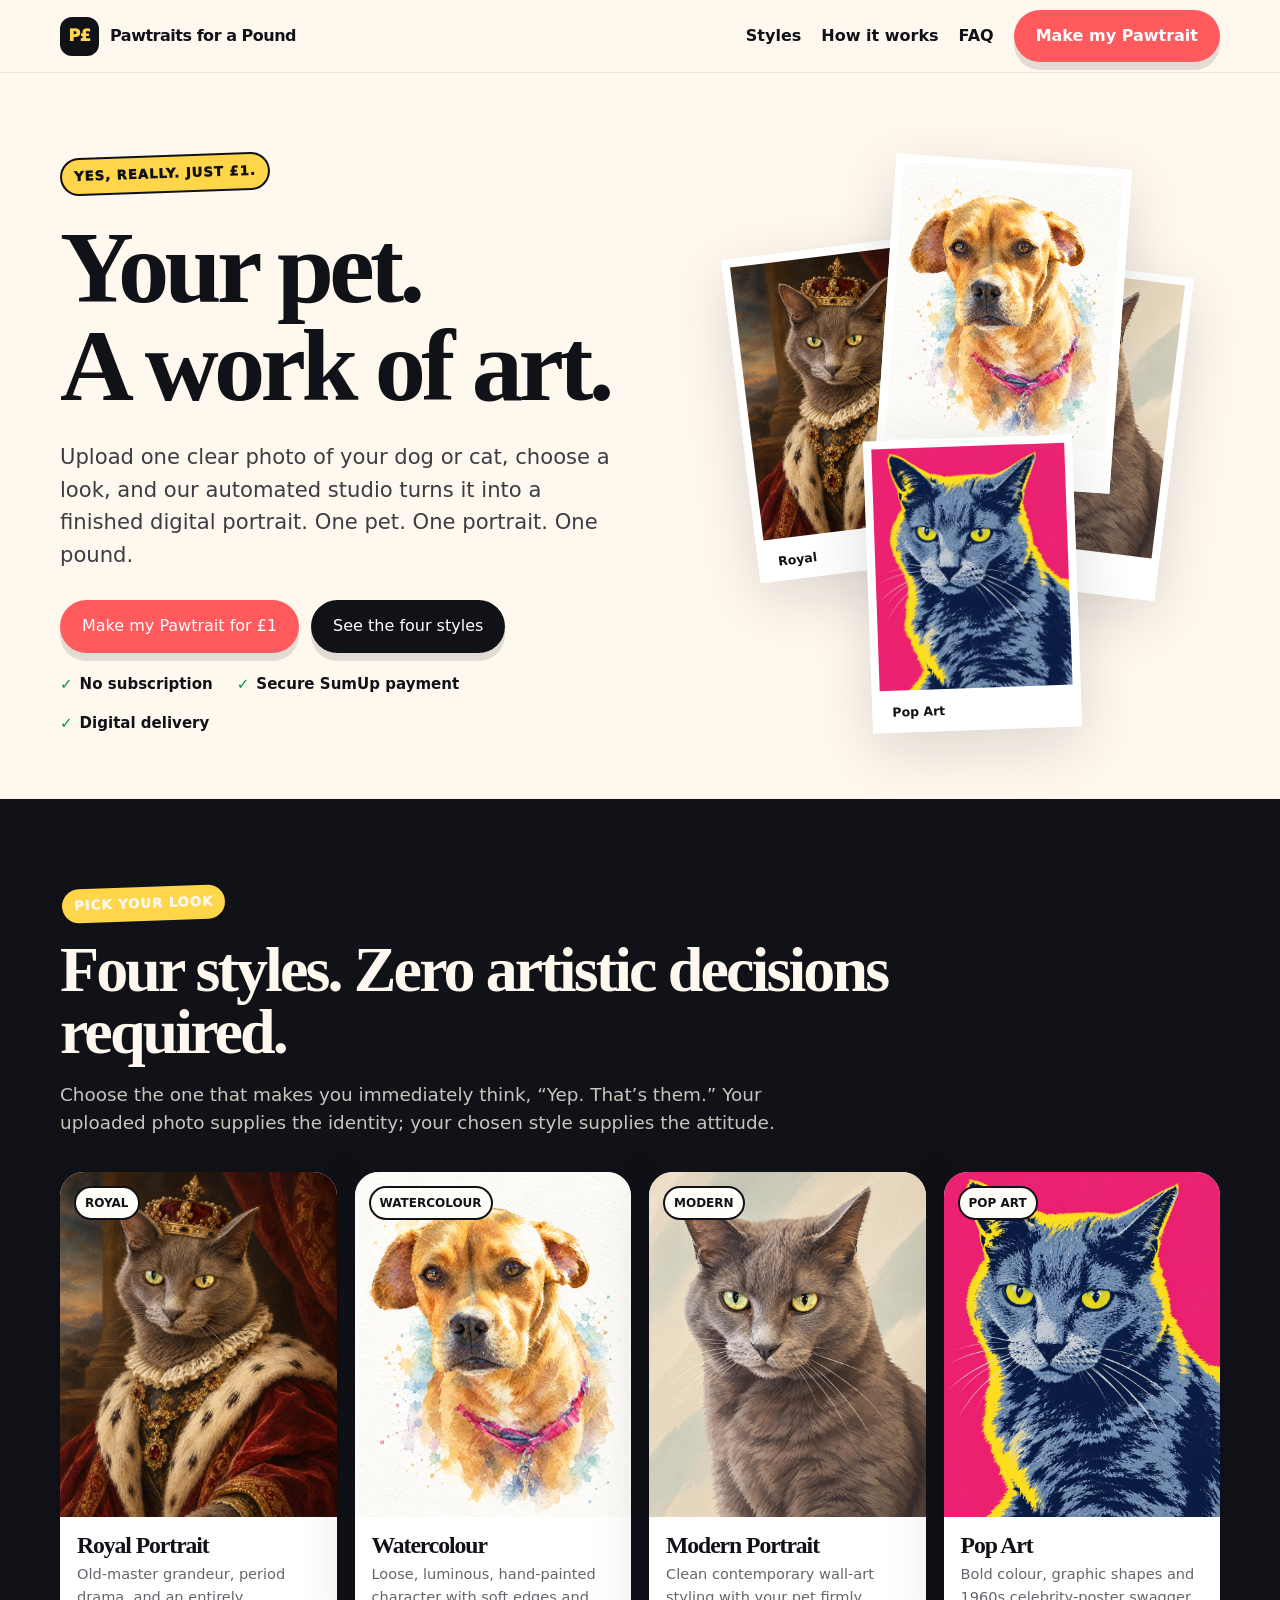
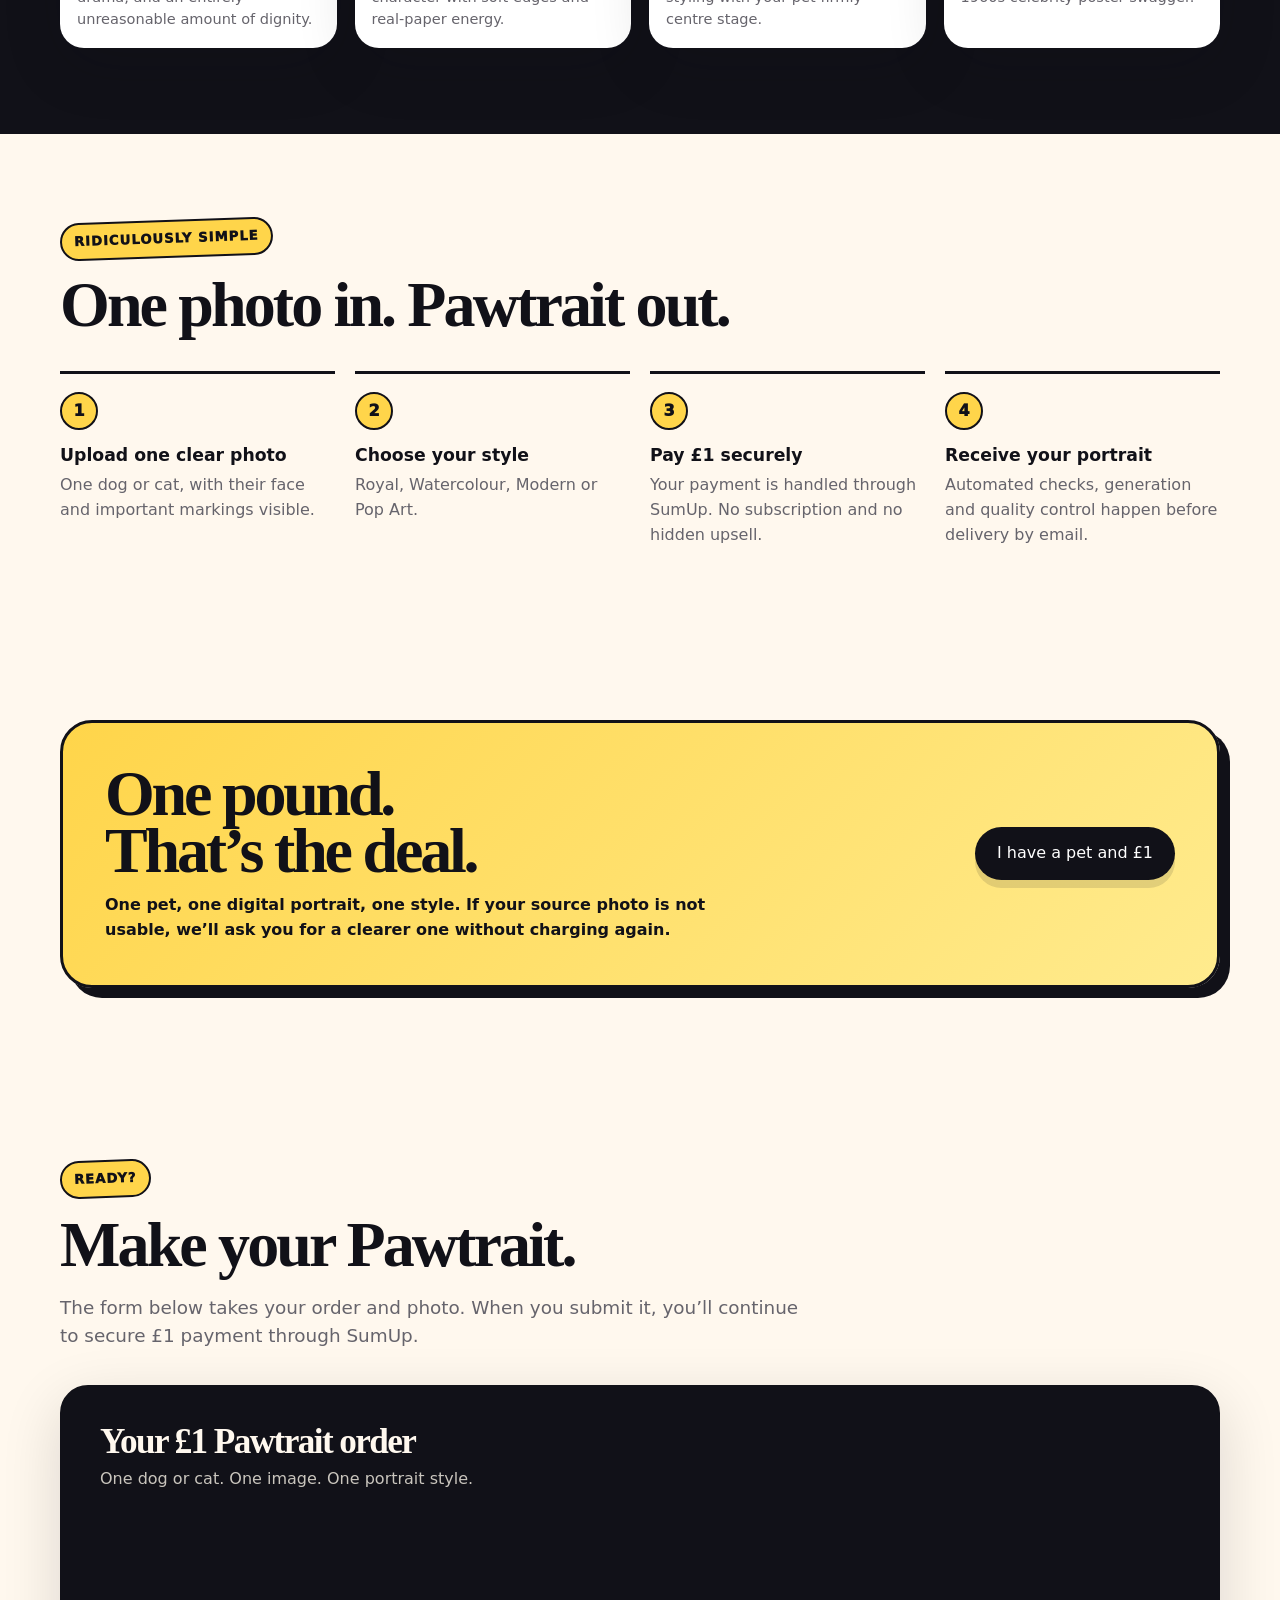
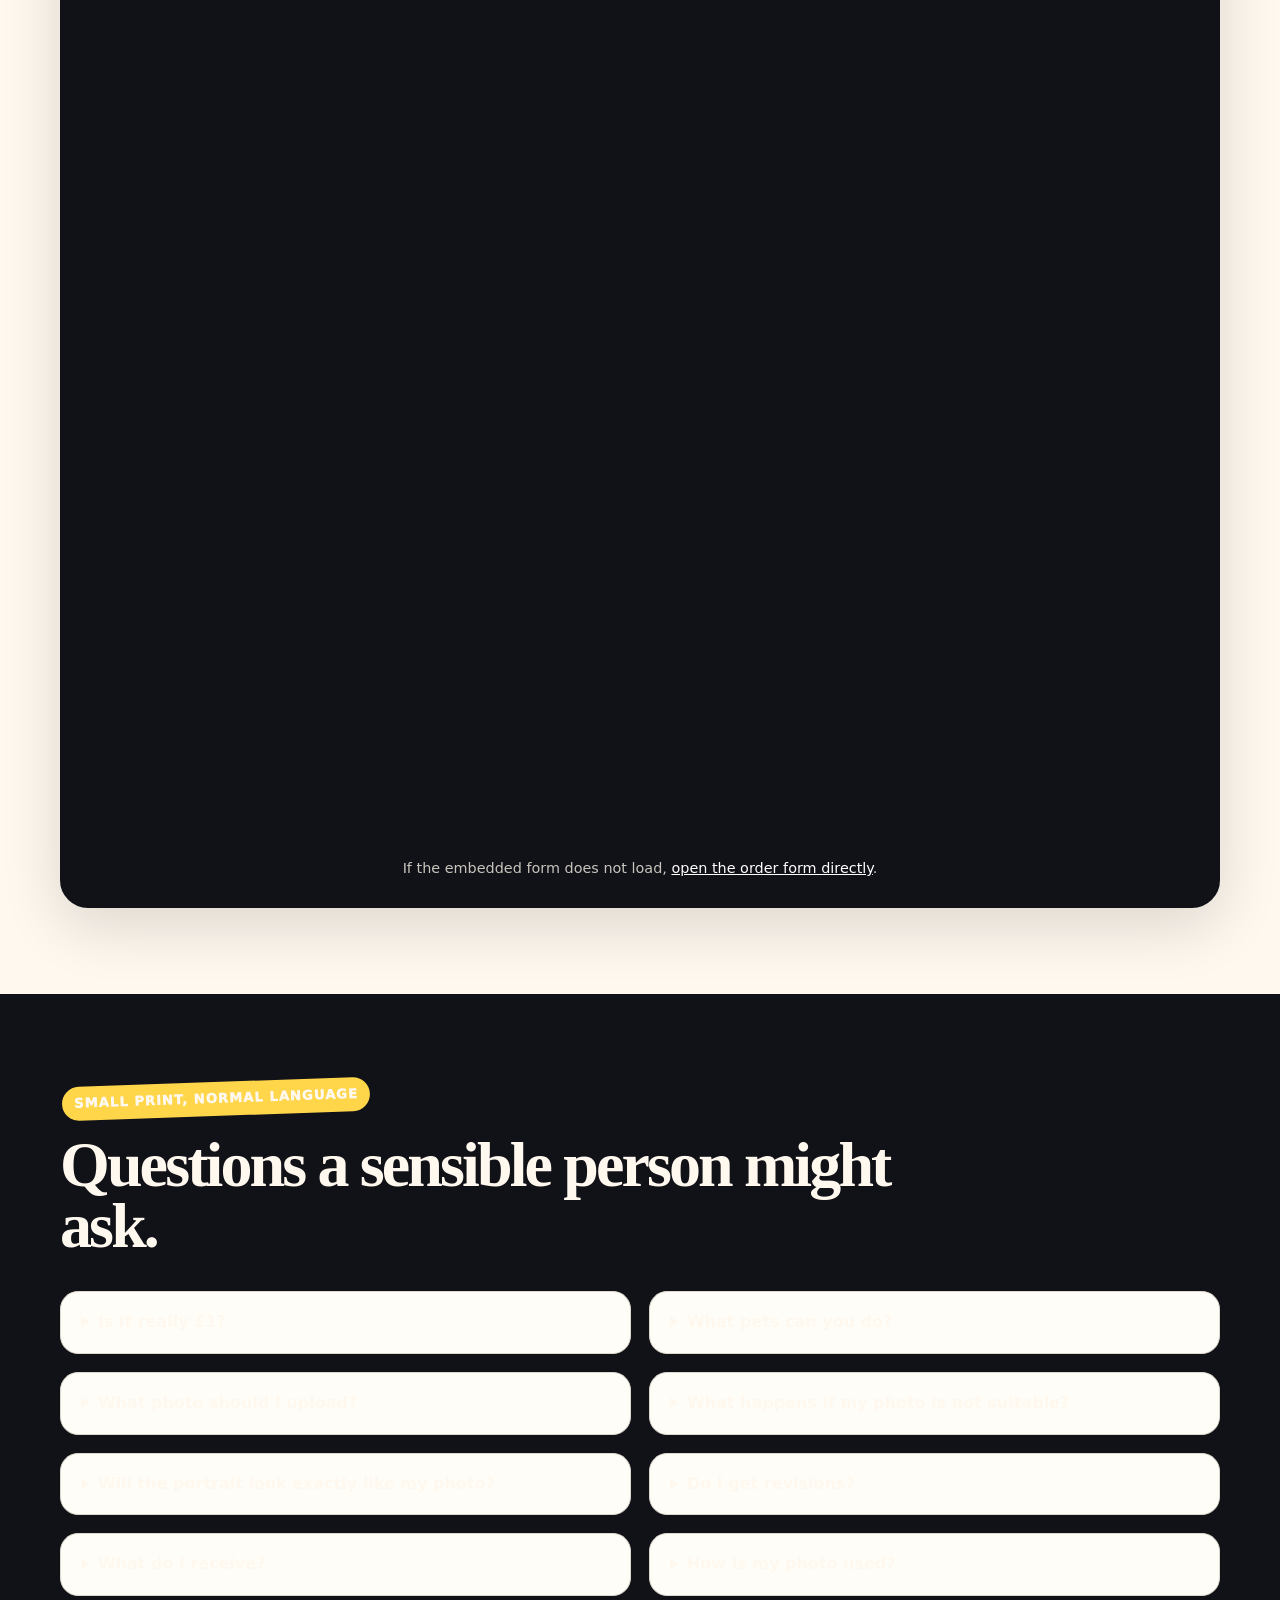
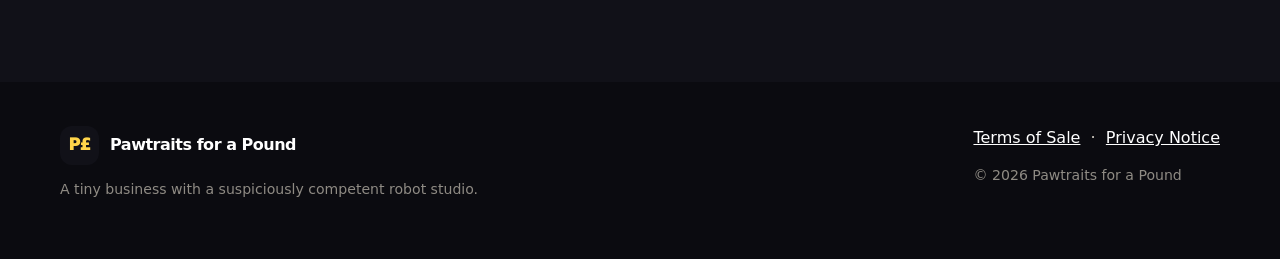
==== index.html @ 7b81464e "Initial Pawtraits production site" ====
<!doctype html>
<html lang="en-GB">
<head>
<meta charset="utf-8"><meta name="viewport" content="width=device-width,initial-scale=1">
<title>Pawtraits for a Pound | Your pet. A work of art. Just £1.</title>
<meta name="description" content="Turn one photo of your dog or cat into a finished digital pet portrait for just £1. Choose Royal, Watercolour, Modern or Pop Art.">
<link rel="canonical" href="https://pawtraitsforapound.co.uk/">
<meta property="og:type" content="website"><meta property="og:title" content="Pawtraits for a Pound"><meta property="og:description" content="Your pet. A work of art. Just £1."><meta property="og:url" content="https://pawtraitsforapound.co.uk/"><meta property="og:image" content="https://pawtraitsforapound.co.uk/assets/og.jpg">
<meta name="twitter:card" content="summary_large_image"><meta name="theme-color" content="#111118">
<link rel="icon" href="/assets/favicon.svg" type="image/svg+xml"><link rel="stylesheet" href="/styles.css">
<script type="application/ld+json">{"@context":"https://schema.org","@type":"Product","name":"Pawtrait for a Pound","description":"One AI-generated digital pet portrait from one uploaded dog or cat photo.","image":["https://pawtraitsforapound.co.uk/assets/styles/royal.jpg","https://pawtraitsforapound.co.uk/assets/styles/watercolour.jpg","https://pawtraitsforapound.co.uk/assets/styles/modern.jpg","https://pawtraitsforapound.co.uk/assets/styles/pop-art.jpg"],"offers":{"@type":"Offer","priceCurrency":"GBP","price":"1.00","availability":"https://schema.org/InStock","url":"https://pawtraitsforapound.co.uk/#order"}}</script>
</head>
<body>
<a class="skip" href="#main">Skip to content</a>
<header class="site-header"><div class="wrap nav"><a class="brand" href="/"><span class="brand-mark">P£</span><span>Pawtraits for a Pound</span></a><nav class="nav-links" aria-label="Main navigation"><a href="#styles">Styles</a><a href="#how">How it works</a><a href="#faq">FAQ</a><a class="btn" href="#order">Make my Pawtrait</a></nav></div></header>
<main id="main">
<section class="hero"><div class="wrap hero-grid"><div><span class="eyebrow">Yes, really. Just £1.</span><h1>Your pet.<br>A work of art.</h1><p>Upload one clear photo of your dog or cat, choose a look, and our automated studio turns it into a finished digital portrait. One pet. One portrait. One pound.</p><div class="hero-actions"><a class="btn" href="#order">Make my Pawtrait for £1</a><a class="btn dark" href="#styles">See the four styles</a></div><div class="trust-row"><span>No subscription</span><span>Secure SumUp payment</span><span>Digital delivery</span></div></div><div class="art-stack" aria-label="Example Pawtrait styles"><figure class="art-card"><img src="/assets/styles/royal.jpg" alt="Royal Portrait example"><figcaption class="art-label">Royal</figcaption></figure><figure class="art-card"><img src="/assets/styles/watercolour.jpg" alt="Watercolour Portrait example"><figcaption class="art-label">Watercolour</figcaption></figure><figure class="art-card"><img src="/assets/styles/modern.jpg" alt="Modern Portrait example"><figcaption class="art-label">Modern</figcaption></figure><figure class="art-card"><img src="/assets/styles/pop-art.jpg" alt="Pop Art Portrait example"><figcaption class="art-label">Pop Art</figcaption></figure></div></div></section>
<section id="styles" class="section dark"><div class="wrap"><span class="eyebrow">Pick your look</span><h2 class="section-title">Four styles. Zero artistic decisions required.</h2><p class="lede">Choose the one that makes you immediately think, “Yep. That’s them.” Your uploaded photo supplies the identity; your chosen style supplies the attitude.</p><div class="style-grid"><article class="style-card"><span class="badge">ROYAL</span><img src="/assets/styles/royal.jpg" alt="Cat rendered as a classical aristocratic Royal Portrait" loading="lazy"><div class="style-copy"><h3>Royal Portrait</h3><p>Old-master grandeur, period drama, and an entirely unreasonable amount of dignity.</p></div></article><article class="style-card"><span class="badge">WATERCOLOUR</span><img src="/assets/styles/watercolour.jpg" alt="Dog painted in loose transparent watercolour" loading="lazy"><div class="style-copy"><h3>Watercolour</h3><p>Loose, luminous, hand-painted character with soft edges and real-paper energy.</p></div></article><article class="style-card"><span class="badge">MODERN</span><img src="/assets/styles/modern.jpg" alt="Cat rendered as a contemporary Modern Portrait" loading="lazy"><div class="style-copy"><h3>Modern Portrait</h3><p>Clean contemporary wall-art styling with your pet firmly centre stage.</p></div></article><article class="style-card"><span class="badge">POP ART</span><img src="/assets/styles/pop-art.jpg" alt="Cat rendered in bold 1960s Pop Art style" loading="lazy"><div class="style-copy"><h3>Pop Art</h3><p>Bold colour, graphic shapes and 1960s celebrity-poster swagger.</p></div></article></div></div></section>
<section id="how" class="section"><div class="wrap"><span class="eyebrow">Ridiculously simple</span><h2 class="section-title">One photo in. Pawtrait out.</h2><div class="steps"><div class="step"><span class="step-num">1</span><h3>Upload one clear photo</h3><p>One dog or cat, with their face and important markings visible.</p></div><div class="step"><span class="step-num">2</span><h3>Choose your style</h3><p>Royal, Watercolour, Modern or Pop Art.</p></div><div class="step"><span class="step-num">3</span><h3>Pay £1 securely</h3><p>Your payment is handled through SumUp. No subscription and no hidden upsell.</p></div><div class="step"><span class="step-num">4</span><h3>Receive your portrait</h3><p>Automated checks, generation and quality control happen before delivery by email.</p></div></div></div></section>
<section class="section"><div class="wrap"><div class="deal"><div><strong>One pound.<br>That’s the deal.</strong><p>One pet, one digital portrait, one style. If your source photo is not usable, we’ll ask you for a clearer one without charging again.</p></div><a class="btn dark" href="#order">I have a pet and £1</a></div></div></section>
<section id="order" class="section"><div class="wrap"><span class="eyebrow">Ready?</span><h2 class="section-title">Make your Pawtrait.</h2><p class="lede">The form below takes your order and photo. When you submit it, you’ll continue to secure £1 payment through SumUp.</p><div class="order-shell"><div class="order-head"><h3>Your £1 Pawtrait order</h3><p>One dog or cat. One image. One portrait style.</p></div><iframe class="tally-frame" data-tally-src="https://tally.so/embed/yPOqYW?alignLeft=1&hideTitle=1&transparentBackground=1&dynamicHeight=1" loading="lazy" title="Pawtrait for a Pound order form"></iframe><div class="fallback">If the embedded form does not load, <a href="https://tally.so/r/yPOqYW" target="_blank" rel="noopener">open the order form directly</a>.</div></div></div></section>
<section id="faq" class="section dark"><div class="wrap"><span class="eyebrow">Small print, normal language</span><h2 class="section-title">Questions a sensible person might ask.</h2><div class="faq"><details><summary>Is it really £1?</summary><p>Yes. One Pawtrait order costs £1. There is no subscription.</p></details><details><summary>What pets can you do?</summary><p>The launch version is for one dog or one cat per order.</p></details><details><summary>What photo should I upload?</summary><p>A clear, well-lit JPG or PNG showing one pet, with the face and important markings visible. Avoid people, multiple pets and heavy filters.</p></details><details><summary>What happens if my photo is not suitable?</summary><p>Our automated photo check stops before portrait generation. We’ll email you a replacement-photo link and your order continues without another charge.</p></details><details><summary>Will the portrait look exactly like my photo?</summary><p>It should remain recognisably your pet, but it is AI-generated artwork and each style deliberately interprets the source image.</p></details><details><summary>Do I get revisions?</summary><p>Routine artistic revisions are not included in the £1 product. If something genuinely fails in generation or fulfilment, we’ll handle that appropriately.</p></details><details><summary>What do I receive?</summary><p>A finished 4:5 digital JPEG, currently generated at 1600 × 2000 pixels and delivered by email.</p></details><details><summary>How is my photo used?</summary><p>It is processed to assess suitability, generate your portrait and quality-check the result. See our <a href="/privacy/">Privacy Notice</a> for the details.</p></details></div></div></section>
</main>
<footer><div class="wrap foot"><div><a class="brand" href="/"><span class="brand-mark">P£</span><span>Pawtraits for a Pound</span></a><p class="small">A tiny business with a suspiciously competent robot studio.</p></div><div><a href="/terms/">Terms of Sale</a> &nbsp;·&nbsp; <a href="/privacy/">Privacy Notice</a><p class="small">© 2026 Pawtraits for a Pound</p></div></div></footer>
<a class="mobile-cta" href="#order">Make my Pawtrait · £1</a>
<script src="https://tally.so/widgets/embed.js" defer></script>
</body></html>
---- styles.css ----
:root{--ink:#111118;--paper:#fff8ee;--paper2:#fffdf8;--coral:#ff5b5f;--sun:#ffd54a;--lav:#a98bff;--teal:#2ec4b6;--muted:#66646c;--line:#ded8cc;--shadow:0 18px 60px rgba(17,17,24,.14)}
*{box-sizing:border-box}html{scroll-behavior:smooth}body{margin:0;background:var(--paper);color:var(--ink);font-family:Inter,ui-sans-serif,system-ui,-apple-system,BlinkMacSystemFont,"Segoe UI",sans-serif;line-height:1.55}img{max-width:100%;display:block}a{color:inherit}button,a.btn{font:inherit}.wrap{width:min(1160px,calc(100% - 36px));margin:auto}.site-header{position:sticky;top:0;z-index:20;background:rgba(255,248,238,.91);backdrop-filter:blur(16px);border-bottom:1px solid rgba(17,17,24,.08)}.nav{height:72px;display:flex;align-items:center;justify-content:space-between;gap:20px}.brand{display:flex;align-items:center;gap:11px;text-decoration:none;font-weight:900;letter-spacing:-.03em}.brand-mark{width:39px;height:39px;border-radius:12px;background:var(--ink);display:grid;place-items:center;color:var(--sun);font-weight:1000}.nav-links{display:flex;align-items:center;gap:20px;font-weight:700}.nav-links a{text-decoration:none}.btn{display:inline-flex;align-items:center;justify-content:center;gap:8px;border:0;border-radius:999px;background:var(--coral);color:white;text-decoration:none;font-weight:900;padding:14px 22px;box-shadow:0 8px 0 rgba(17,17,24,.12);transition:.18s transform,.18s box-shadow}.btn:hover{transform:translateY(-2px);box-shadow:0 10px 0 rgba(17,17,24,.12)}.btn.dark{background:var(--ink)}.hero{padding:72px 0 54px;overflow:hidden}.hero-grid{display:grid;grid-template-columns:1.03fr .97fr;align-items:center;gap:54px}.eyebrow{display:inline-flex;background:var(--sun);border:2px solid var(--ink);border-radius:999px;padding:7px 12px;font-weight:1000;text-transform:uppercase;font-size:.82rem;letter-spacing:.08em;transform:rotate(-2deg)}h1,h2,h3{font-family:ui-serif,Georgia,Cambria,"Times New Roman",serif;line-height:.96;letter-spacing:-.045em;margin:.25em 0}h1{font-size:clamp(3.6rem,8vw,7.4rem);max-width:760px}.hero p{font-size:clamp(1.08rem,2vw,1.32rem);max-width:680px;color:#3e3c43}.hero-actions{display:flex;gap:12px;align-items:center;flex-wrap:wrap;margin:28px 0 20px}.trust-row{display:flex;gap:16px 24px;flex-wrap:wrap;font-weight:800;font-size:.94rem}.trust-row span:before{content:"✓";margin-right:7px;color:#0b8f5a}.art-stack{position:relative;min-height:600px}.art-card{position:absolute;width:44%;border:8px solid white;border-bottom-width:42px;box-shadow:var(--shadow);background:white}.art-card img{aspect-ratio:4/5;object-fit:cover}.art-card:nth-child(1){left:3%;top:14%;transform:rotate(-7deg)}.art-card:nth-child(2){left:30%;top:0;transform:rotate(4deg);z-index:2}.art-card:nth-child(3){right:1%;top:17%;transform:rotate(7deg)}.art-card:nth-child(4){left:27%;bottom:0;transform:rotate(-2deg);z-index:3;width:39%}.art-label{position:absolute;left:12px;bottom:-32px;font-size:.78rem;font-weight:900}.section{padding:86px 0}.section.dark{background:var(--ink);color:var(--paper)}.section-title{font-size:clamp(2.8rem,5vw,5rem);max-width:850px}.lede{font-size:1.15rem;max-width:760px;color:var(--muted)}.dark .lede{color:#c9c5bd}.style-grid{display:grid;grid-template-columns:repeat(4,1fr);gap:18px;margin-top:34px}.style-card{position:relative;border-radius:24px;overflow:hidden;background:white;color:var(--ink);box-shadow:var(--shadow);transition:.2s transform}.style-card:hover{transform:translateY(-5px)}.style-card img{aspect-ratio:4/5;object-fit:cover}.style-copy{padding:17px}.style-copy h3{font-size:1.48rem;margin:0 0 6px}.style-copy p{font-size:.91rem;color:var(--muted);margin:0}.badge{position:absolute;top:14px;left:14px;background:var(--paper2);border:2px solid var(--ink);padding:6px 9px;border-radius:999px;font-weight:900;font-size:.75rem}.steps{display:grid;grid-template-columns:repeat(4,1fr);gap:20px;margin-top:36px}.step{border-top:3px solid var(--ink);padding-top:18px}.step-num{display:inline-grid;place-items:center;width:38px;height:38px;border-radius:50%;background:var(--sun);font-weight:1000;border:2px solid var(--ink)}.step h3{font-family:inherit;font-size:1.08rem;letter-spacing:0;line-height:1.2;margin:15px 0 7px}.step p{color:var(--muted);margin:0}.deal{background:linear-gradient(135deg,var(--sun),#ffeb8e);border:3px solid var(--ink);border-radius:32px;padding:42px;display:grid;grid-template-columns:1fr auto;gap:24px;align-items:center;box-shadow:10px 10px 0 var(--ink)}.deal strong{font-family:ui-serif,Georgia,serif;font-size:clamp(2.5rem,5vw,5rem);line-height:.9;letter-spacing:-.05em}.deal p{max-width:660px;margin:13px 0 0;font-weight:700}.order-shell{margin-top:34px;background:var(--ink);color:var(--paper);border:2px solid var(--ink);border-radius:28px;box-shadow:var(--shadow);overflow:hidden;padding:8px}.order-head{padding:30px 30px 2px}.order-head h3{font-size:2.2rem;margin:0}.order-head p{color:#c9c5bd;margin:.5rem 0}.tally-frame{width:100%;min-height:930px;border:0;background:var(--ink)}.fallback{padding:18px;text-align:center;font-size:.9rem;color:#c9c5bd}.fallback a{color:white}.faq{display:grid;grid-template-columns:1fr 1fr;gap:18px;margin-top:34px}.faq details{background:var(--paper2);border:1px solid var(--line);border-radius:18px;padding:18px 20px}.faq summary{font-weight:900;cursor:pointer}.faq p{color:var(--muted)}footer{background:#0b0b10;color:#d6d1c7;padding:44px 0}.foot{display:flex;justify-content:space-between;gap:30px;align-items:flex-start}.foot a{color:white}.small{font-size:.88rem;color:#8f8b84}.legal{max-width:820px;margin:0 auto;padding:70px 0 100px}.legal h1{font-size:clamp(3rem,7vw,5.6rem)}.legal h2{font-size:1.85rem;margin-top:2.2em}.legal p,.legal li{color:#4b4950}.legal .notice{background:#fff;border-left:5px solid var(--coral);padding:18px 20px;border-radius:12px}.skip{position:absolute;left:-999px}.skip:focus{left:12px;top:12px;z-index:99;background:white;padding:10px}.mobile-cta{display:none}
@media(max-width:900px){.hero-grid{grid-template-columns:1fr}.art-stack{min-height:520px}.style-grid{grid-template-columns:1fr 1fr}.steps{grid-template-columns:1fr 1fr}.deal{grid-template-columns:1fr}.nav-links a:not(.btn){display:none}.faq{grid-template-columns:1fr}}
@media(max-width:560px){.wrap{width:min(100% - 24px,1160px)}.nav{height:62px}.brand{font-size:.92rem}.brand-mark{width:34px;height:34px}.nav .btn{padding:10px 14px}.hero{padding-top:42px}.hero-grid{gap:20px}.hero p{font-size:1.02rem}.art-stack{min-height:430px}.art-card{border-width:5px;border-bottom-width:31px}.art-label{bottom:-26px;font-size:.65rem}.style-grid{grid-template-columns:1fr 1fr;gap:10px}.style-copy{padding:12px}.style-copy h3{font-size:1.1rem}.style-copy p{display:none}.steps{grid-template-columns:1fr}.section{padding:60px 0}.deal{padding:26px;border-radius:24px}.order-shell{border-radius:20px}.order-head{padding:22px 18px 0}.tally-frame{min-height:1050px}.foot{display:block}.mobile-cta{display:flex;position:fixed;left:12px;right:12px;bottom:12px;z-index:30;background:var(--coral);color:white;text-decoration:none;justify-content:center;padding:14px;border-radius:999px;font-weight:1000;box-shadow:0 12px 35px rgba(0,0,0,.25)}body{padding-bottom:72px}}
@media(prefers-reduced-motion:reduce){html{scroll-behavior:auto}*{transition:none!important}}
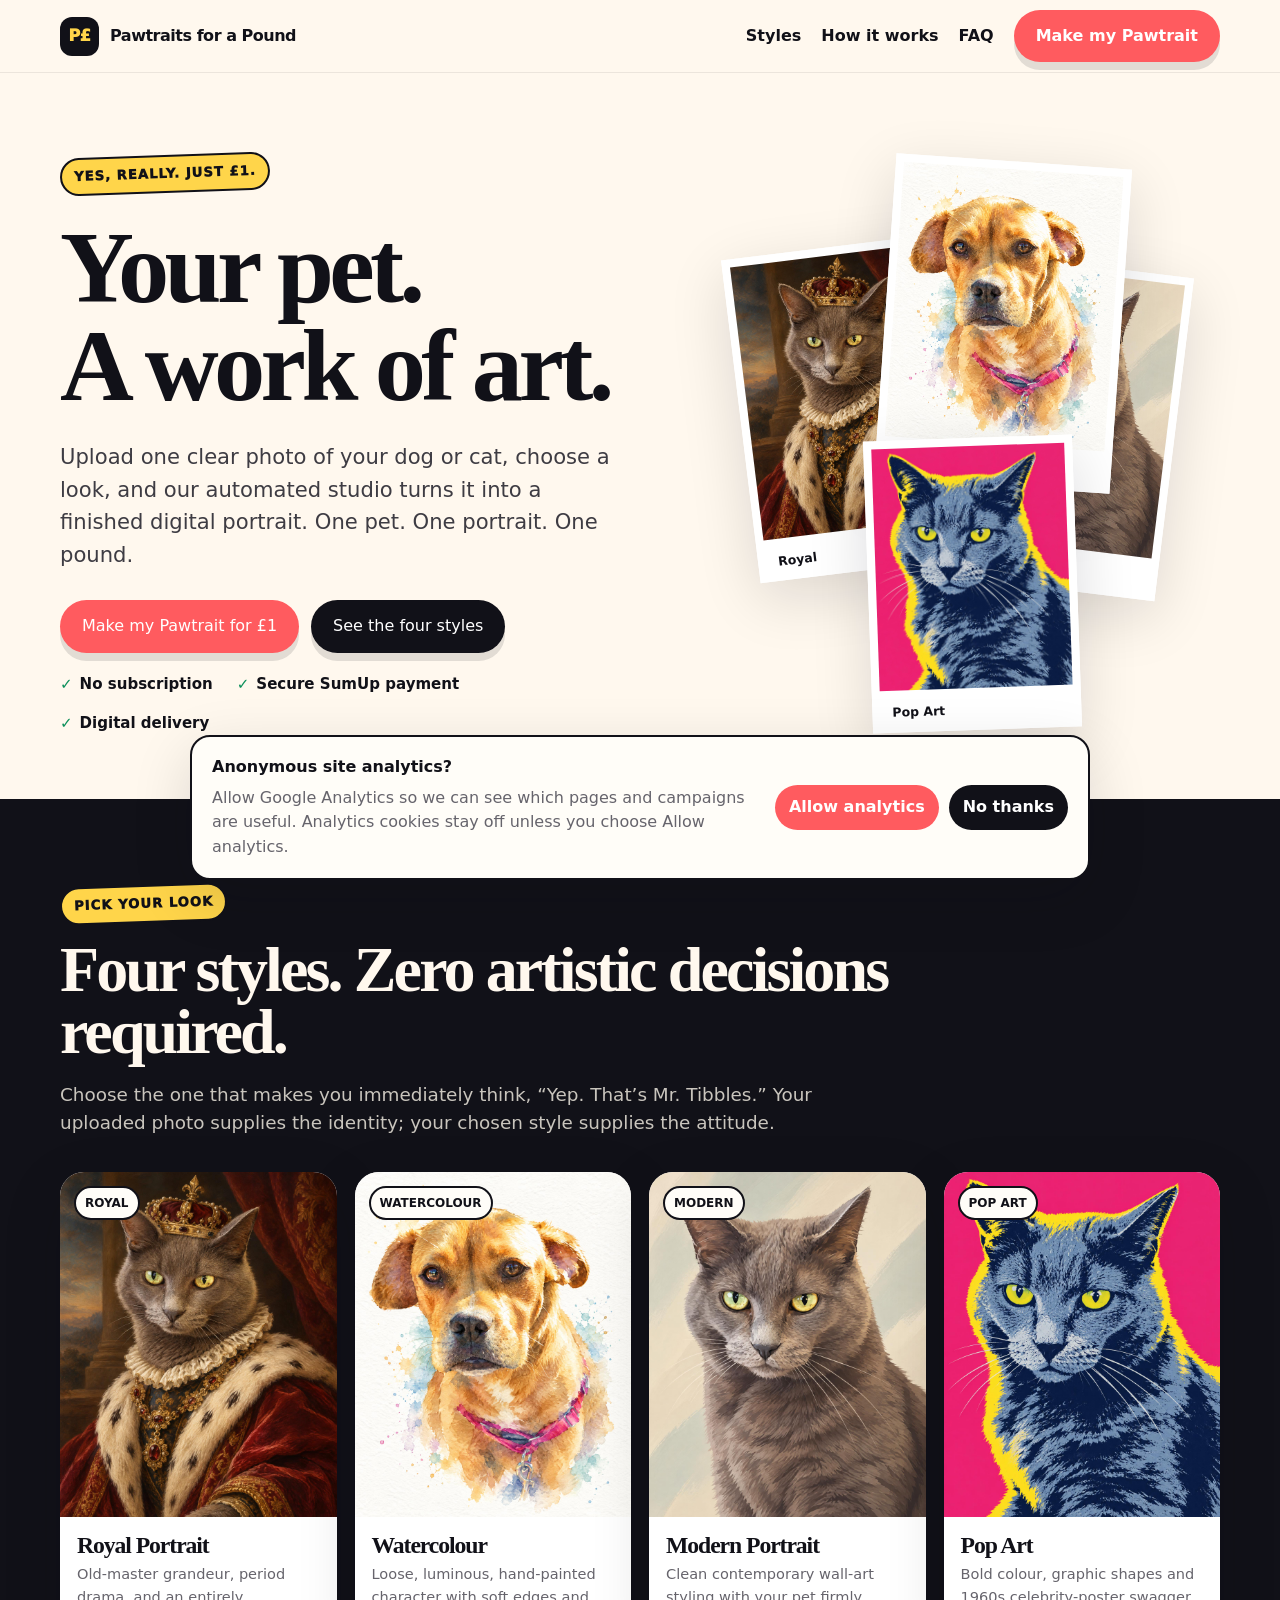
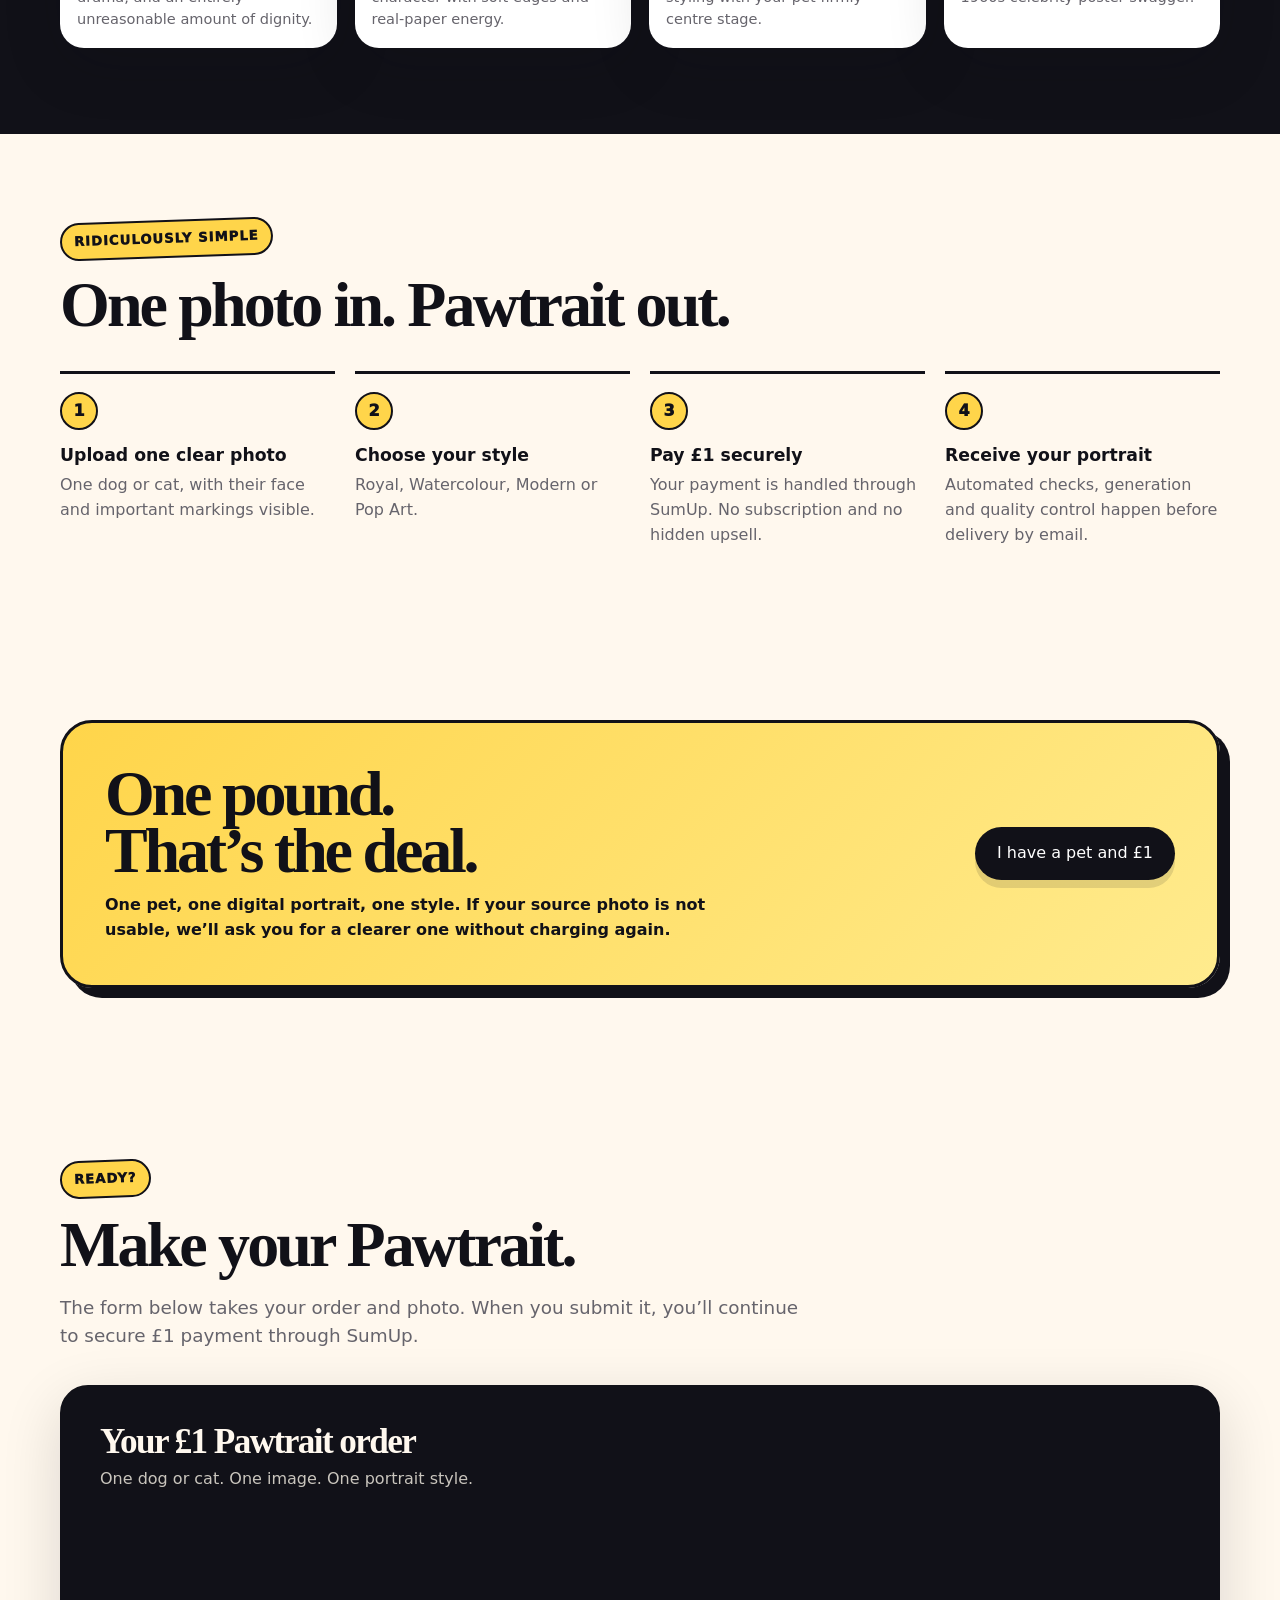
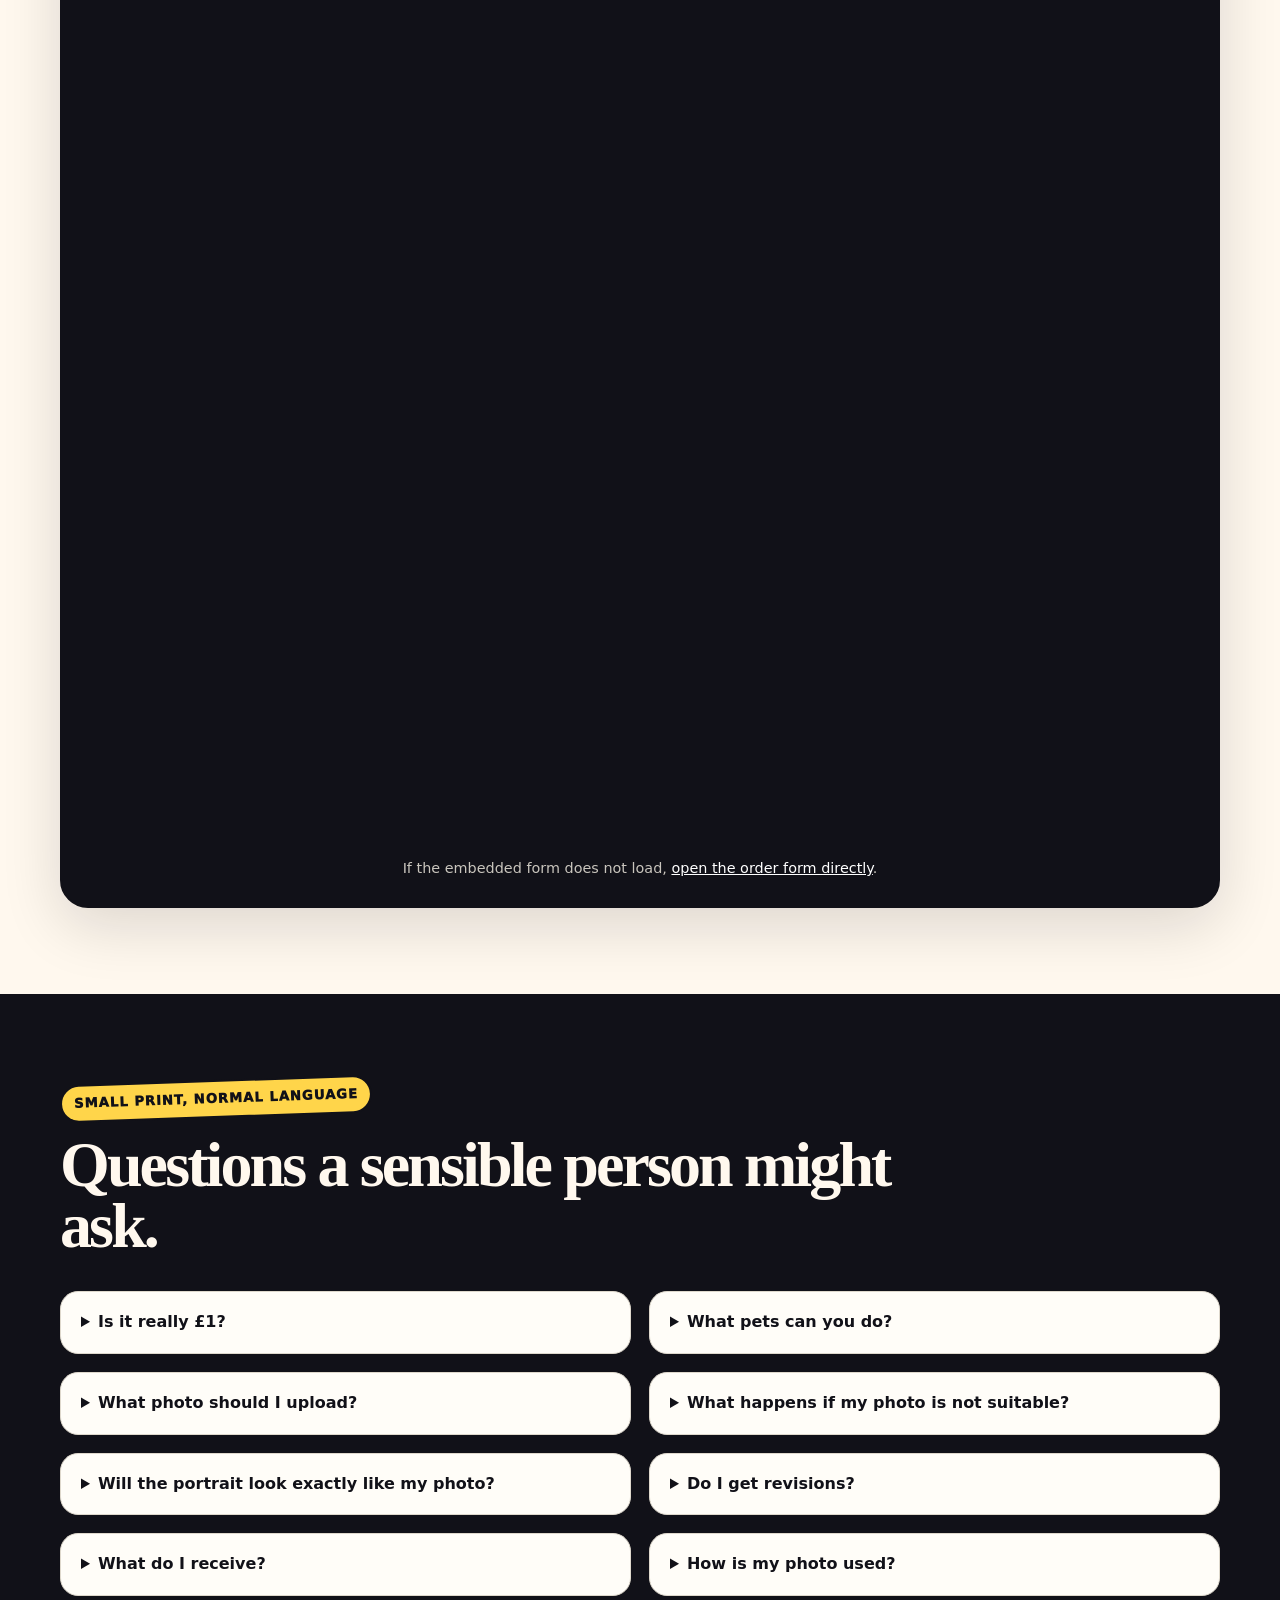
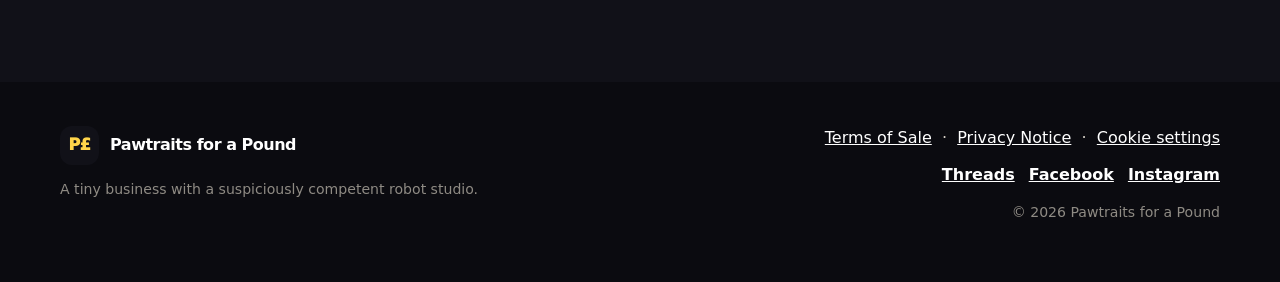
==== commit 23a83382: "Polish site copy, legal, analytics and social links" ====
--- a/index.html
+++ b/index.html
@@ -1,6 +1,27 @@
 <!doctype html>
 <html lang="en-GB">
 <head>
+<!-- Google tag (gtag.js) -->
+<script>
+window.dataLayer = window.dataLayer || [];
+function gtag(){dataLayer.push(arguments);}
+gtag('consent', 'default', {
+  'analytics_storage': 'denied',
+  'ad_storage': 'denied',
+  'ad_user_data': 'denied',
+  'ad_personalization': 'denied'
+});
+try {
+  if (localStorage.getItem('pawtraits_analytics_consent') === 'granted') {
+    gtag('consent', 'update', {'analytics_storage': 'granted'});
+  }
+} catch (e) {}
+</script>
+<script async src="https://www.googletagmanager.com/gtag/js?id=G-D6NKF31LLG"></script>
+<script>
+gtag('js', new Date());
+gtag('config', 'G-D6NKF31LLG');
+</script>
 <meta charset="utf-8"><meta name="viewport" content="width=device-width,initial-scale=1">
 <title>Pawtraits for a Pound | Your pet. A work of art. Just £1.</title>
 <meta name="description" content="Turn one photo of your dog or cat into a finished digital pet portrait for just £1. Choose Royal, Watercolour, Modern or Pop Art.">
@@ -8,20 +29,37 @@
 <meta property="og:type" content="website"><meta property="og:title" content="Pawtraits for a Pound"><meta property="og:description" content="Your pet. A work of art. Just £1."><meta property="og:url" content="https://pawtraitsforapound.co.uk/"><meta property="og:image" content="https://pawtraitsforapound.co.uk/assets/og.jpg">
 <meta name="twitter:card" content="summary_large_image"><meta name="theme-color" content="#111118">
 <link rel="icon" href="/assets/favicon.svg" type="image/svg+xml"><link rel="stylesheet" href="/styles.css">
-<script type="application/ld+json">{"@context":"https://schema.org","@type":"Product","name":"Pawtrait for a Pound","description":"One AI-generated digital pet portrait from one uploaded dog or cat photo.","image":["https://pawtraitsforapound.co.uk/assets/styles/royal.jpg","https://pawtraitsforapound.co.uk/assets/styles/watercolour.jpg","https://pawtraitsforapound.co.uk/assets/styles/modern.jpg","https://pawtraitsforapound.co.uk/assets/styles/pop-art.jpg"],"offers":{"@type":"Offer","priceCurrency":"GBP","price":"1.00","availability":"https://schema.org/InStock","url":"https://pawtraitsforapound.co.uk/#order"}}</script>
+<script type="application/ld+json">{"@context":"https://schema.org","@type":"Product","name":"Pawtrait for a Pound","description":"One AI-generated digital pet portrait from one uploaded dog or cat photo.","image":["https://pawtraitsforapound.co.uk/assets/styles/royal.jpg","https://pawtraitsforapound.co.uk/assets/styles/watercolour.jpg","https://pawtraitsforapound.co.uk/assets/styles/modern.jpg","https://pawtraitsforapound.co.uk/assets/styles/pop-art.jpg"],"brand":{"@type":"Brand","name":"Pawtraits for a Pound"},"offers":{"@type":"Offer","priceCurrency":"GBP","price":"1.00","availability":"https://schema.org/InStock","url":"https://pawtraitsforapound.co.uk/#order"}}</script><script type="application/ld+json">{"@context":"https://schema.org","@type":"Organization","name":"Pawtraits for a Pound","url":"https://pawtraitsforapound.co.uk/","email":"pawtraitsforapound@gmail.com","sameAs":["https://www.threads.com/@pawtraitsforapound","https://www.facebook.com/PawtraitsForAPound","https://www.instagram.com/pawtraitsforapound"]}</script>
 </head>
 <body>
 <a class="skip" href="#main">Skip to content</a>
 <header class="site-header"><div class="wrap nav"><a class="brand" href="/"><span class="brand-mark">P£</span><span>Pawtraits for a Pound</span></a><nav class="nav-links" aria-label="Main navigation"><a href="#styles">Styles</a><a href="#how">How it works</a><a href="#faq">FAQ</a><a class="btn" href="#order">Make my Pawtrait</a></nav></div></header>
 <main id="main">
 <section class="hero"><div class="wrap hero-grid"><div><span class="eyebrow">Yes, really. Just £1.</span><h1>Your pet.<br>A work of art.</h1><p>Upload one clear photo of your dog or cat, choose a look, and our automated studio turns it into a finished digital portrait. One pet. One portrait. One pound.</p><div class="hero-actions"><a class="btn" href="#order">Make my Pawtrait for £1</a><a class="btn dark" href="#styles">See the four styles</a></div><div class="trust-row"><span>No subscription</span><span>Secure SumUp payment</span><span>Digital delivery</span></div></div><div class="art-stack" aria-label="Example Pawtrait styles"><figure class="art-card"><img src="/assets/styles/royal.jpg" alt="Royal Portrait example"><figcaption class="art-label">Royal</figcaption></figure><figure class="art-card"><img src="/assets/styles/watercolour.jpg" alt="Watercolour Portrait example"><figcaption class="art-label">Watercolour</figcaption></figure><figure class="art-card"><img src="/assets/styles/modern.jpg" alt="Modern Portrait example"><figcaption class="art-label">Modern</figcaption></figure><figure class="art-card"><img src="/assets/styles/pop-art.jpg" alt="Pop Art Portrait example"><figcaption class="art-label">Pop Art</figcaption></figure></div></div></section>
-<section id="styles" class="section dark"><div class="wrap"><span class="eyebrow">Pick your look</span><h2 class="section-title">Four styles. Zero artistic decisions required.</h2><p class="lede">Choose the one that makes you immediately think, “Yep. That’s them.” Your uploaded photo supplies the identity; your chosen style supplies the attitude.</p><div class="style-grid"><article class="style-card"><span class="badge">ROYAL</span><img src="/assets/styles/royal.jpg" alt="Cat rendered as a classical aristocratic Royal Portrait" loading="lazy"><div class="style-copy"><h3>Royal Portrait</h3><p>Old-master grandeur, period drama, and an entirely unreasonable amount of dignity.</p></div></article><article class="style-card"><span class="badge">WATERCOLOUR</span><img src="/assets/styles/watercolour.jpg" alt="Dog painted in loose transparent watercolour" loading="lazy"><div class="style-copy"><h3>Watercolour</h3><p>Loose, luminous, hand-painted character with soft edges and real-paper energy.</p></div></article><article class="style-card"><span class="badge">MODERN</span><img src="/assets/styles/modern.jpg" alt="Cat rendered as a contemporary Modern Portrait" loading="lazy"><div class="style-copy"><h3>Modern Portrait</h3><p>Clean contemporary wall-art styling with your pet firmly centre stage.</p></div></article><article class="style-card"><span class="badge">POP ART</span><img src="/assets/styles/pop-art.jpg" alt="Cat rendered in bold 1960s Pop Art style" loading="lazy"><div class="style-copy"><h3>Pop Art</h3><p>Bold colour, graphic shapes and 1960s celebrity-poster swagger.</p></div></article></div></div></section>
+<section id="styles" class="section dark"><div class="wrap"><span class="eyebrow">Pick your look</span><h2 class="section-title">Four styles. Zero artistic decisions required.</h2><p class="lede">Choose the one that makes you immediately think, “Yep. That’s Mr. Tibbles.” Your uploaded photo supplies the identity; your chosen style supplies the attitude.</p><div class="style-grid"><article class="style-card"><span class="badge">ROYAL</span><img src="/assets/styles/royal.jpg" alt="Cat rendered as a classical aristocratic Royal Portrait" loading="lazy"><div class="style-copy"><h3>Royal Portrait</h3><p>Old-master grandeur, period drama, and an entirely unreasonable amount of dignity.</p></div></article><article class="style-card"><span class="badge">WATERCOLOUR</span><img src="/assets/styles/watercolour.jpg" alt="Dog painted in loose transparent watercolour" loading="lazy"><div class="style-copy"><h3>Watercolour</h3><p>Loose, luminous, hand-painted character with soft edges and real-paper energy.</p></div></article><article class="style-card"><span class="badge">MODERN</span><img src="/assets/styles/modern.jpg" alt="Cat rendered as a contemporary Modern Portrait" loading="lazy"><div class="style-copy"><h3>Modern Portrait</h3><p>Clean contemporary wall-art styling with your pet firmly centre stage.</p></div></article><article class="style-card"><span class="badge">POP ART</span><img src="/assets/styles/pop-art.jpg" alt="Cat rendered in bold 1960s Pop Art style" loading="lazy"><div class="style-copy"><h3>Pop Art</h3><p>Bold colour, graphic shapes and 1960s celebrity-poster swagger.</p></div></article></div></div></section>
 <section id="how" class="section"><div class="wrap"><span class="eyebrow">Ridiculously simple</span><h2 class="section-title">One photo in. Pawtrait out.</h2><div class="steps"><div class="step"><span class="step-num">1</span><h3>Upload one clear photo</h3><p>One dog or cat, with their face and important markings visible.</p></div><div class="step"><span class="step-num">2</span><h3>Choose your style</h3><p>Royal, Watercolour, Modern or Pop Art.</p></div><div class="step"><span class="step-num">3</span><h3>Pay £1 securely</h3><p>Your payment is handled through SumUp. No subscription and no hidden upsell.</p></div><div class="step"><span class="step-num">4</span><h3>Receive your portrait</h3><p>Automated checks, generation and quality control happen before delivery by email.</p></div></div></div></section>
 <section class="section"><div class="wrap"><div class="deal"><div><strong>One pound.<br>That’s the deal.</strong><p>One pet, one digital portrait, one style. If your source photo is not usable, we’ll ask you for a clearer one without charging again.</p></div><a class="btn dark" href="#order">I have a pet and £1</a></div></div></section>
 <section id="order" class="section"><div class="wrap"><span class="eyebrow">Ready?</span><h2 class="section-title">Make your Pawtrait.</h2><p class="lede">The form below takes your order and photo. When you submit it, you’ll continue to secure £1 payment through SumUp.</p><div class="order-shell"><div class="order-head"><h3>Your £1 Pawtrait order</h3><p>One dog or cat. One image. One portrait style.</p></div><iframe class="tally-frame" data-tally-src="https://tally.so/embed/yPOqYW?alignLeft=1&hideTitle=1&transparentBackground=1&dynamicHeight=1" loading="lazy" title="Pawtrait for a Pound order form"></iframe><div class="fallback">If the embedded form does not load, <a href="https://tally.so/r/yPOqYW" target="_blank" rel="noopener">open the order form directly</a>.</div></div></div></section>
 <section id="faq" class="section dark"><div class="wrap"><span class="eyebrow">Small print, normal language</span><h2 class="section-title">Questions a sensible person might ask.</h2><div class="faq"><details><summary>Is it really £1?</summary><p>Yes. One Pawtrait order costs £1. There is no subscription.</p></details><details><summary>What pets can you do?</summary><p>The launch version is for one dog or one cat per order.</p></details><details><summary>What photo should I upload?</summary><p>A clear, well-lit JPG or PNG showing one pet, with the face and important markings visible. Avoid people, multiple pets and heavy filters.</p></details><details><summary>What happens if my photo is not suitable?</summary><p>Our automated photo check stops before portrait generation. We’ll email you a replacement-photo link and your order continues without another charge.</p></details><details><summary>Will the portrait look exactly like my photo?</summary><p>It should remain recognisably your pet, but it is AI-generated artwork and each style deliberately interprets the source image.</p></details><details><summary>Do I get revisions?</summary><p>Routine artistic revisions are not included in the £1 product. If something genuinely fails in generation or fulfilment, we’ll handle that appropriately.</p></details><details><summary>What do I receive?</summary><p>A finished 4:5 digital JPEG, currently generated at 1600 × 2000 pixels and delivered by email.</p></details><details><summary>How is my photo used?</summary><p>It is processed to assess suitability, generate your portrait and quality-check the result. See our <a href="/privacy/">Privacy Notice</a> for the details.</p></details></div></div></section>
 </main>
-<footer><div class="wrap foot"><div><a class="brand" href="/"><span class="brand-mark">P£</span><span>Pawtraits for a Pound</span></a><p class="small">A tiny business with a suspiciously competent robot studio.</p></div><div><a href="/terms/">Terms of Sale</a> &nbsp;·&nbsp; <a href="/privacy/">Privacy Notice</a><p class="small">© 2026 Pawtraits for a Pound</p></div></div></footer>
+<footer><div class="wrap foot"><div><a class="brand" href="/"><span class="brand-mark">P£</span><span>Pawtraits for a Pound</span></a><p class="small">A tiny business with a suspiciously competent robot studio.</p></div><div class="footer-links"><div><a href="/terms/">Terms of Sale</a> &nbsp;·&nbsp; <a href="/privacy/">Privacy Notice</a> &nbsp;·&nbsp; <button class="text-button" id="cookie-settings" type="button">Cookie settings</button></div><div class="social-links"><a href="https://www.threads.com/@pawtraitsforapound" target="_blank" rel="me noopener">Threads</a><a href="https://www.facebook.com/PawtraitsForAPound" target="_blank" rel="me noopener">Facebook</a><a href="https://www.instagram.com/pawtraitsforapound" target="_blank" rel="me noopener">Instagram</a></div><p class="small">© 2026 Pawtraits for a Pound</p></div></div></footer>
 <a class="mobile-cta" href="#order">Make my Pawtrait · £1</a>
+<div class="consent-banner" id="analytics-consent" hidden><div><strong>Anonymous site analytics?</strong><p>Allow Google Analytics so we can see which pages and campaigns are useful. Analytics cookies stay off unless you choose Allow analytics.</p></div><div class="consent-actions"><button class="btn small-btn" id="analytics-accept" type="button">Allow analytics</button><button class="btn dark small-btn" id="analytics-decline" type="button">No thanks</button></div></div>
+<script>
+(function(){
+  const key='pawtraits_analytics_consent';
+  const banner=document.getElementById('analytics-consent');
+  const read=()=>{try{return localStorage.getItem(key);}catch(e){return null;}};
+  const set=(value)=>{try{localStorage.setItem(key,value);}catch(e){}};
+  const apply=(value)=>{
+    gtag('consent','update',{'analytics_storage':value==='granted'?'granted':'denied'});
+    if(banner) banner.hidden=true;
+  };
+  if(!read() && banner) banner.hidden=false;
+  document.getElementById('analytics-accept')?.addEventListener('click',()=>{set('granted');apply('granted');});
+  document.getElementById('analytics-decline')?.addEventListener('click',()=>{set('denied');apply('denied');});
+  document.getElementById('cookie-settings')?.addEventListener('click',()=>{try{localStorage.removeItem(key);}catch(e){}; if(banner) banner.hidden=false;});
+})();
+</script>
 <script src="https://tally.so/widgets/embed.js" defer></script>
 </body></html>
--- a/styles.css
+++ b/styles.css
@@ -1,5 +1,5 @@
 :root{--ink:#111118;--paper:#fff8ee;--paper2:#fffdf8;--coral:#ff5b5f;--sun:#ffd54a;--lav:#a98bff;--teal:#2ec4b6;--muted:#66646c;--line:#ded8cc;--shadow:0 18px 60px rgba(17,17,24,.14)}
-*{box-sizing:border-box}html{scroll-behavior:smooth}body{margin:0;background:var(--paper);color:var(--ink);font-family:Inter,ui-sans-serif,system-ui,-apple-system,BlinkMacSystemFont,"Segoe UI",sans-serif;line-height:1.55}img{max-width:100%;display:block}a{color:inherit}button,a.btn{font:inherit}.wrap{width:min(1160px,calc(100% - 36px));margin:auto}.site-header{position:sticky;top:0;z-index:20;background:rgba(255,248,238,.91);backdrop-filter:blur(16px);border-bottom:1px solid rgba(17,17,24,.08)}.nav{height:72px;display:flex;align-items:center;justify-content:space-between;gap:20px}.brand{display:flex;align-items:center;gap:11px;text-decoration:none;font-weight:900;letter-spacing:-.03em}.brand-mark{width:39px;height:39px;border-radius:12px;background:var(--ink);display:grid;place-items:center;color:var(--sun);font-weight:1000}.nav-links{display:flex;align-items:center;gap:20px;font-weight:700}.nav-links a{text-decoration:none}.btn{display:inline-flex;align-items:center;justify-content:center;gap:8px;border:0;border-radius:999px;background:var(--coral);color:white;text-decoration:none;font-weight:900;padding:14px 22px;box-shadow:0 8px 0 rgba(17,17,24,.12);transition:.18s transform,.18s box-shadow}.btn:hover{transform:translateY(-2px);box-shadow:0 10px 0 rgba(17,17,24,.12)}.btn.dark{background:var(--ink)}.hero{padding:72px 0 54px;overflow:hidden}.hero-grid{display:grid;grid-template-columns:1.03fr .97fr;align-items:center;gap:54px}.eyebrow{display:inline-flex;background:var(--sun);border:2px solid var(--ink);border-radius:999px;padding:7px 12px;font-weight:1000;text-transform:uppercase;font-size:.82rem;letter-spacing:.08em;transform:rotate(-2deg)}h1,h2,h3{font-family:ui-serif,Georgia,Cambria,"Times New Roman",serif;line-height:.96;letter-spacing:-.045em;margin:.25em 0}h1{font-size:clamp(3.6rem,8vw,7.4rem);max-width:760px}.hero p{font-size:clamp(1.08rem,2vw,1.32rem);max-width:680px;color:#3e3c43}.hero-actions{display:flex;gap:12px;align-items:center;flex-wrap:wrap;margin:28px 0 20px}.trust-row{display:flex;gap:16px 24px;flex-wrap:wrap;font-weight:800;font-size:.94rem}.trust-row span:before{content:"✓";margin-right:7px;color:#0b8f5a}.art-stack{position:relative;min-height:600px}.art-card{position:absolute;width:44%;border:8px solid white;border-bottom-width:42px;box-shadow:var(--shadow);background:white}.art-card img{aspect-ratio:4/5;object-fit:cover}.art-card:nth-child(1){left:3%;top:14%;transform:rotate(-7deg)}.art-card:nth-child(2){left:30%;top:0;transform:rotate(4deg);z-index:2}.art-card:nth-child(3){right:1%;top:17%;transform:rotate(7deg)}.art-card:nth-child(4){left:27%;bottom:0;transform:rotate(-2deg);z-index:3;width:39%}.art-label{position:absolute;left:12px;bottom:-32px;font-size:.78rem;font-weight:900}.section{padding:86px 0}.section.dark{background:var(--ink);color:var(--paper)}.section-title{font-size:clamp(2.8rem,5vw,5rem);max-width:850px}.lede{font-size:1.15rem;max-width:760px;color:var(--muted)}.dark .lede{color:#c9c5bd}.style-grid{display:grid;grid-template-columns:repeat(4,1fr);gap:18px;margin-top:34px}.style-card{position:relative;border-radius:24px;overflow:hidden;background:white;color:var(--ink);box-shadow:var(--shadow);transition:.2s transform}.style-card:hover{transform:translateY(-5px)}.style-card img{aspect-ratio:4/5;object-fit:cover}.style-copy{padding:17px}.style-copy h3{font-size:1.48rem;margin:0 0 6px}.style-copy p{font-size:.91rem;color:var(--muted);margin:0}.badge{position:absolute;top:14px;left:14px;background:var(--paper2);border:2px solid var(--ink);padding:6px 9px;border-radius:999px;font-weight:900;font-size:.75rem}.steps{display:grid;grid-template-columns:repeat(4,1fr);gap:20px;margin-top:36px}.step{border-top:3px solid var(--ink);padding-top:18px}.step-num{display:inline-grid;place-items:center;width:38px;height:38px;border-radius:50%;background:var(--sun);font-weight:1000;border:2px solid var(--ink)}.step h3{font-family:inherit;font-size:1.08rem;letter-spacing:0;line-height:1.2;margin:15px 0 7px}.step p{color:var(--muted);margin:0}.deal{background:linear-gradient(135deg,var(--sun),#ffeb8e);border:3px solid var(--ink);border-radius:32px;padding:42px;display:grid;grid-template-columns:1fr auto;gap:24px;align-items:center;box-shadow:10px 10px 0 var(--ink)}.deal strong{font-family:ui-serif,Georgia,serif;font-size:clamp(2.5rem,5vw,5rem);line-height:.9;letter-spacing:-.05em}.deal p{max-width:660px;margin:13px 0 0;font-weight:700}.order-shell{margin-top:34px;background:var(--ink);color:var(--paper);border:2px solid var(--ink);border-radius:28px;box-shadow:var(--shadow);overflow:hidden;padding:8px}.order-head{padding:30px 30px 2px}.order-head h3{font-size:2.2rem;margin:0}.order-head p{color:#c9c5bd;margin:.5rem 0}.tally-frame{width:100%;min-height:930px;border:0;background:var(--ink)}.fallback{padding:18px;text-align:center;font-size:.9rem;color:#c9c5bd}.fallback a{color:white}.faq{display:grid;grid-template-columns:1fr 1fr;gap:18px;margin-top:34px}.faq details{background:var(--paper2);border:1px solid var(--line);border-radius:18px;padding:18px 20px}.faq summary{font-weight:900;cursor:pointer}.faq p{color:var(--muted)}footer{background:#0b0b10;color:#d6d1c7;padding:44px 0}.foot{display:flex;justify-content:space-between;gap:30px;align-items:flex-start}.foot a{color:white}.small{font-size:.88rem;color:#8f8b84}.legal{max-width:820px;margin:0 auto;padding:70px 0 100px}.legal h1{font-size:clamp(3rem,7vw,5.6rem)}.legal h2{font-size:1.85rem;margin-top:2.2em}.legal p,.legal li{color:#4b4950}.legal .notice{background:#fff;border-left:5px solid var(--coral);padding:18px 20px;border-radius:12px}.skip{position:absolute;left:-999px}.skip:focus{left:12px;top:12px;z-index:99;background:white;padding:10px}.mobile-cta{display:none}
+*{box-sizing:border-box}html{scroll-behavior:smooth}body{margin:0;background:var(--paper);color:var(--ink);font-family:Inter,ui-sans-serif,system-ui,-apple-system,BlinkMacSystemFont,"Segoe UI",sans-serif;line-height:1.55}img{max-width:100%;display:block}a{color:inherit}button,a.btn{font:inherit}.wrap{width:min(1160px,calc(100% - 36px));margin:auto}.site-header{position:sticky;top:0;z-index:20;background:rgba(255,248,238,.91);backdrop-filter:blur(16px);border-bottom:1px solid rgba(17,17,24,.08)}.nav{height:72px;display:flex;align-items:center;justify-content:space-between;gap:20px}.brand{display:flex;align-items:center;gap:11px;text-decoration:none;font-weight:900;letter-spacing:-.03em}.brand-mark{width:39px;height:39px;border-radius:12px;background:var(--ink);display:grid;place-items:center;color:var(--sun);font-weight:1000}.nav-links{display:flex;align-items:center;gap:20px;font-weight:700}.nav-links a{text-decoration:none}.btn{display:inline-flex;align-items:center;justify-content:center;gap:8px;border:0;border-radius:999px;background:var(--coral);color:white;text-decoration:none;font-weight:900;padding:14px 22px;box-shadow:0 8px 0 rgba(17,17,24,.12);transition:.18s transform,.18s box-shadow}.btn:hover{transform:translateY(-2px);box-shadow:0 10px 0 rgba(17,17,24,.12)}.btn.dark{background:var(--ink)}.hero{padding:72px 0 54px;overflow:hidden}.hero-grid{display:grid;grid-template-columns:1.03fr .97fr;align-items:center;gap:54px}.eyebrow{display:inline-flex;background:var(--sun);border:2px solid var(--ink);border-radius:999px;padding:7px 12px;font-weight:1000;text-transform:uppercase;font-size:.82rem;letter-spacing:.08em;transform:rotate(-2deg);color:var(--ink)}h1,h2,h3{font-family:ui-serif,Georgia,Cambria,"Times New Roman",serif;line-height:.96;letter-spacing:-.045em;margin:.25em 0}h1{font-size:clamp(3.6rem,8vw,7.4rem);max-width:760px}.hero p{font-size:clamp(1.08rem,2vw,1.32rem);max-width:680px;color:#3e3c43}.hero-actions{display:flex;gap:12px;align-items:center;flex-wrap:wrap;margin:28px 0 20px}.trust-row{display:flex;gap:16px 24px;flex-wrap:wrap;font-weight:800;font-size:.94rem}.trust-row span:before{content:"✓";margin-right:7px;color:#0b8f5a}.art-stack{position:relative;min-height:600px}.art-card{position:absolute;width:44%;border:8px solid white;border-bottom-width:42px;box-shadow:var(--shadow);background:white}.art-card img{aspect-ratio:4/5;object-fit:cover}.art-card:nth-child(1){left:3%;top:14%;transform:rotate(-7deg)}.art-card:nth-child(2){left:30%;top:0;transform:rotate(4deg);z-index:2}.art-card:nth-child(3){right:1%;top:17%;transform:rotate(7deg)}.art-card:nth-child(4){left:27%;bottom:0;transform:rotate(-2deg);z-index:3;width:39%}.art-label{position:absolute;left:12px;bottom:-32px;font-size:.78rem;font-weight:900}.section{padding:86px 0}.section.dark{background:var(--ink);color:var(--paper)}.section-title{font-size:clamp(2.8rem,5vw,5rem);max-width:850px}.lede{font-size:1.15rem;max-width:760px;color:var(--muted)}.dark .lede{color:#c9c5bd}.style-grid{display:grid;grid-template-columns:repeat(4,1fr);gap:18px;margin-top:34px}.style-card{position:relative;border-radius:24px;overflow:hidden;background:white;color:var(--ink);box-shadow:var(--shadow);transition:.2s transform}.style-card:hover{transform:translateY(-5px)}.style-card img{aspect-ratio:4/5;object-fit:cover}.style-copy{padding:17px}.style-copy h3{font-size:1.48rem;margin:0 0 6px}.style-copy p{font-size:.91rem;color:var(--muted);margin:0}.badge{position:absolute;top:14px;left:14px;background:var(--paper2);border:2px solid var(--ink);padding:6px 9px;border-radius:999px;font-weight:900;font-size:.75rem}.steps{display:grid;grid-template-columns:repeat(4,1fr);gap:20px;margin-top:36px}.step{border-top:3px solid var(--ink);padding-top:18px}.step-num{display:inline-grid;place-items:center;width:38px;height:38px;border-radius:50%;background:var(--sun);font-weight:1000;border:2px solid var(--ink)}.step h3{font-family:inherit;font-size:1.08rem;letter-spacing:0;line-height:1.2;margin:15px 0 7px}.step p{color:var(--muted);margin:0}.deal{background:linear-gradient(135deg,var(--sun),#ffeb8e);border:3px solid var(--ink);border-radius:32px;padding:42px;display:grid;grid-template-columns:1fr auto;gap:24px;align-items:center;box-shadow:10px 10px 0 var(--ink)}.deal strong{font-family:ui-serif,Georgia,serif;font-size:clamp(2.5rem,5vw,5rem);line-height:.9;letter-spacing:-.05em}.deal p{max-width:660px;margin:13px 0 0;font-weight:700}.order-shell{margin-top:34px;background:var(--ink);color:var(--paper);border:2px solid var(--ink);border-radius:28px;box-shadow:var(--shadow);overflow:hidden;padding:8px}.order-head{padding:30px 30px 2px}.order-head h3{font-size:2.2rem;margin:0}.order-head p{color:#c9c5bd;margin:.5rem 0}.tally-frame{width:100%;min-height:930px;border:0;background:var(--ink)}.fallback{padding:18px;text-align:center;font-size:.9rem;color:#c9c5bd}.fallback a{color:white}.faq{display:grid;grid-template-columns:1fr 1fr;gap:18px;margin-top:34px}.faq details{background:var(--paper2);border:1px solid var(--line);border-radius:18px;padding:18px 20px}.faq summary{font-weight:900;cursor:pointer;color:var(--ink)}.faq p{color:var(--muted)}footer{background:#0b0b10;color:#d6d1c7;padding:44px 0}.foot{display:flex;justify-content:space-between;gap:30px;align-items:flex-start}.foot a{color:white}.footer-links{text-align:right}.social-links{display:flex;gap:14px;justify-content:flex-end;margin-top:12px;font-weight:800}.text-button{border:0;background:none;padding:0;color:white;text-decoration:underline;cursor:pointer}.small{font-size:.88rem;color:#8f8b84}.consent-banner{position:fixed;left:20px;right:20px;bottom:20px;z-index:60;max-width:900px;margin:0 auto;background:var(--paper2);color:var(--ink);border:2px solid var(--ink);border-radius:20px;box-shadow:var(--shadow);padding:18px 20px;display:flex;align-items:center;justify-content:space-between;gap:20px}.consent-banner[hidden]{display:none}.consent-banner p{margin:.35rem 0 0;color:var(--muted)}.consent-actions{display:flex;gap:10px;flex:0 0 auto}.small-btn{padding:10px 14px;box-shadow:none}.small-btn:hover{box-shadow:none}.legal{max-width:820px;margin:0 auto;padding:70px 0 100px}.legal h1{font-size:clamp(3rem,7vw,5.6rem)}.legal h2{font-size:1.85rem;margin-top:2.2em}.legal p,.legal li{color:#4b4950}.legal .notice{background:#fff;border-left:5px solid var(--coral);padding:18px 20px;border-radius:12px;margin-top:2.4rem}.skip{position:absolute;left:-999px}.skip:focus{left:12px;top:12px;z-index:99;background:white;padding:10px}.mobile-cta{display:none}
 @media(max-width:900px){.hero-grid{grid-template-columns:1fr}.art-stack{min-height:520px}.style-grid{grid-template-columns:1fr 1fr}.steps{grid-template-columns:1fr 1fr}.deal{grid-template-columns:1fr}.nav-links a:not(.btn){display:none}.faq{grid-template-columns:1fr}}
-@media(max-width:560px){.wrap{width:min(100% - 24px,1160px)}.nav{height:62px}.brand{font-size:.92rem}.brand-mark{width:34px;height:34px}.nav .btn{padding:10px 14px}.hero{padding-top:42px}.hero-grid{gap:20px}.hero p{font-size:1.02rem}.art-stack{min-height:430px}.art-card{border-width:5px;border-bottom-width:31px}.art-label{bottom:-26px;font-size:.65rem}.style-grid{grid-template-columns:1fr 1fr;gap:10px}.style-copy{padding:12px}.style-copy h3{font-size:1.1rem}.style-copy p{display:none}.steps{grid-template-columns:1fr}.section{padding:60px 0}.deal{padding:26px;border-radius:24px}.order-shell{border-radius:20px}.order-head{padding:22px 18px 0}.tally-frame{min-height:1050px}.foot{display:block}.mobile-cta{display:flex;position:fixed;left:12px;right:12px;bottom:12px;z-index:30;background:var(--coral);color:white;text-decoration:none;justify-content:center;padding:14px;border-radius:999px;font-weight:1000;box-shadow:0 12px 35px rgba(0,0,0,.25)}body{padding-bottom:72px}}
+@media(max-width:560px){.wrap{width:min(100% - 24px,1160px)}.nav{height:62px}.brand{font-size:.92rem}.brand-mark{width:34px;height:34px}.nav .btn{padding:10px 14px}.hero{padding-top:42px}.hero-grid{gap:20px}.hero p{font-size:1.02rem}.art-stack{min-height:430px}.art-card{border-width:5px;border-bottom-width:31px}.art-label{bottom:-26px;font-size:.65rem}.style-grid{grid-template-columns:1fr 1fr;gap:10px}.style-copy{padding:12px}.style-copy h3{font-size:1.1rem}.style-copy p{display:none}.steps{grid-template-columns:1fr}.section{padding:60px 0}.deal{padding:26px;border-radius:24px}.order-shell{border-radius:20px}.order-head{padding:22px 18px 0}.tally-frame{min-height:1050px}.foot{display:block}.footer-links{text-align:left;margin-top:24px}.social-links{justify-content:flex-start;flex-wrap:wrap}.consent-banner{left:12px;right:12px;bottom:84px;display:block}.consent-actions{margin-top:14px;flex-wrap:wrap}.mobile-cta{display:flex;position:fixed;left:12px;right:12px;bottom:12px;z-index:30;background:var(--coral);color:white;text-decoration:none;justify-content:center;padding:14px;border-radius:999px;font-weight:1000;box-shadow:0 12px 35px rgba(0,0,0,.25)}body{padding-bottom:72px}}
 @media(prefers-reduced-motion:reduce){html{scroll-behavior:auto}*{transition:none!important}}
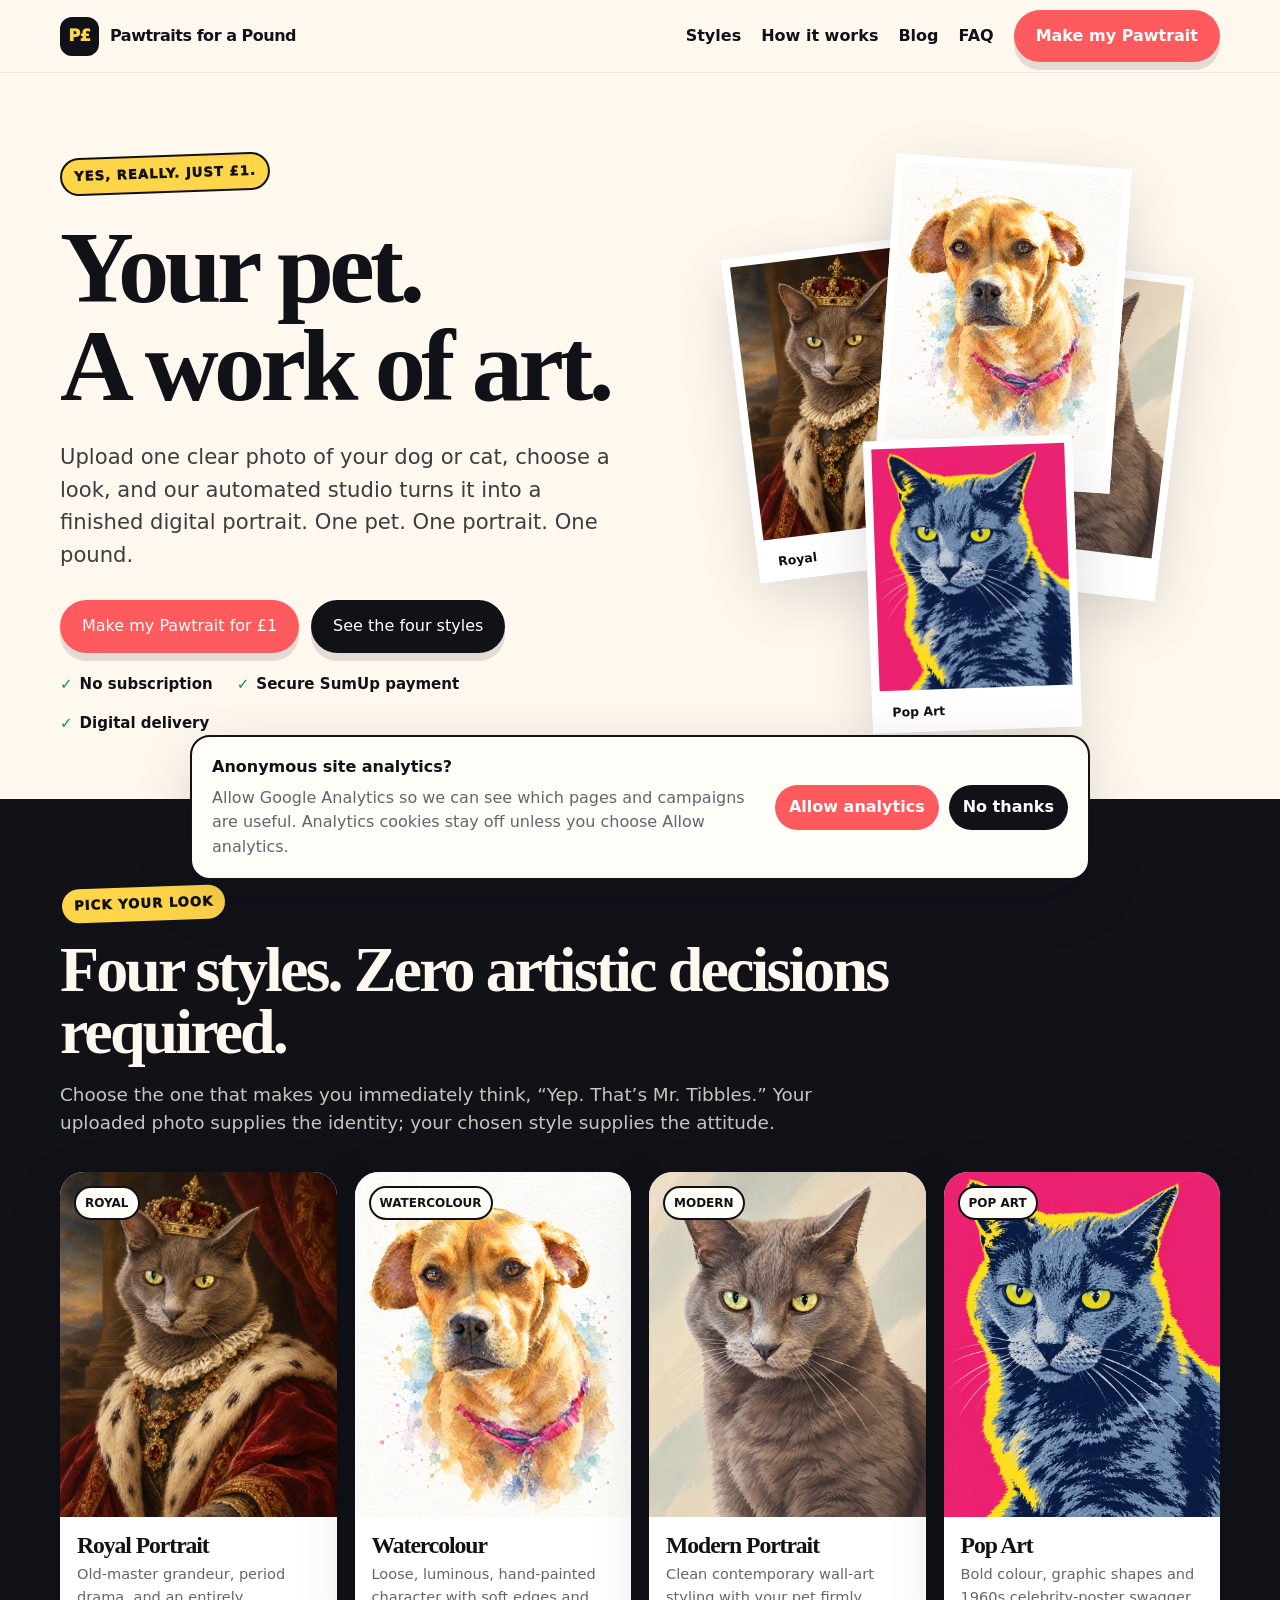
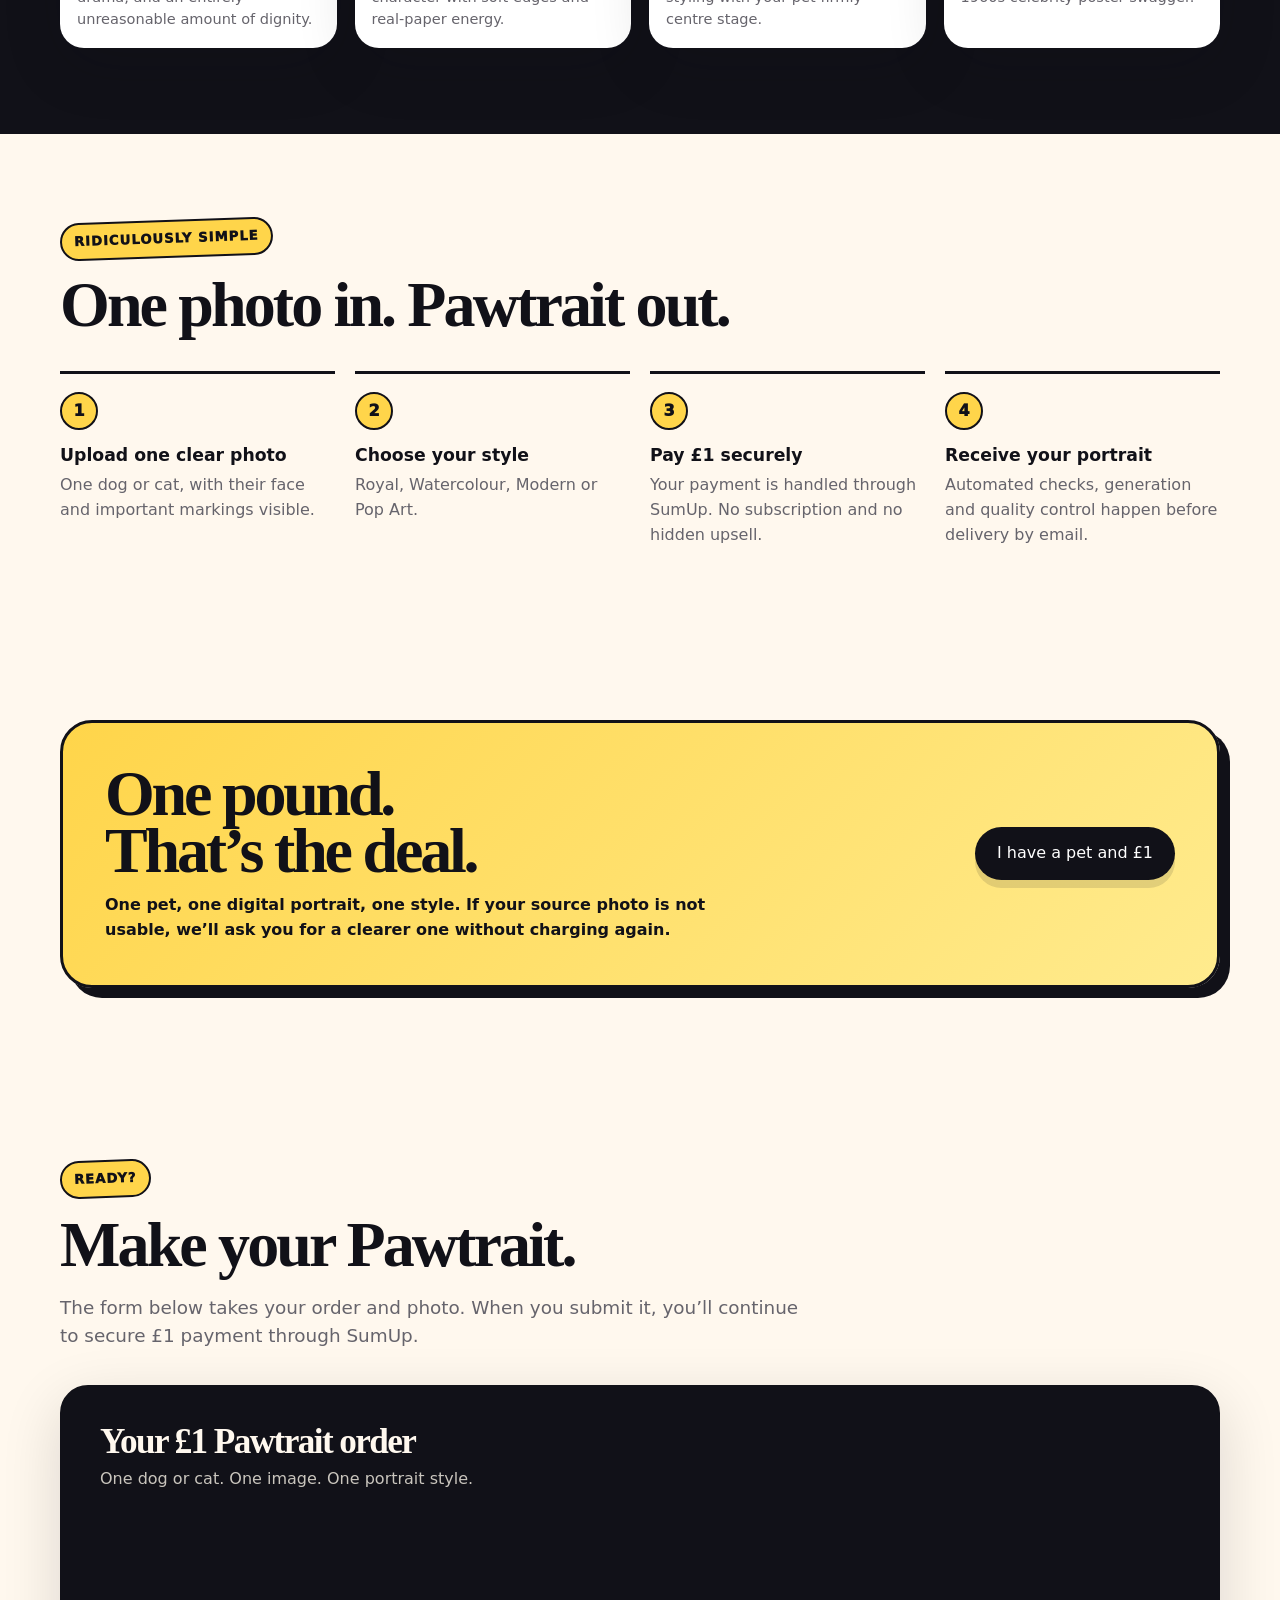
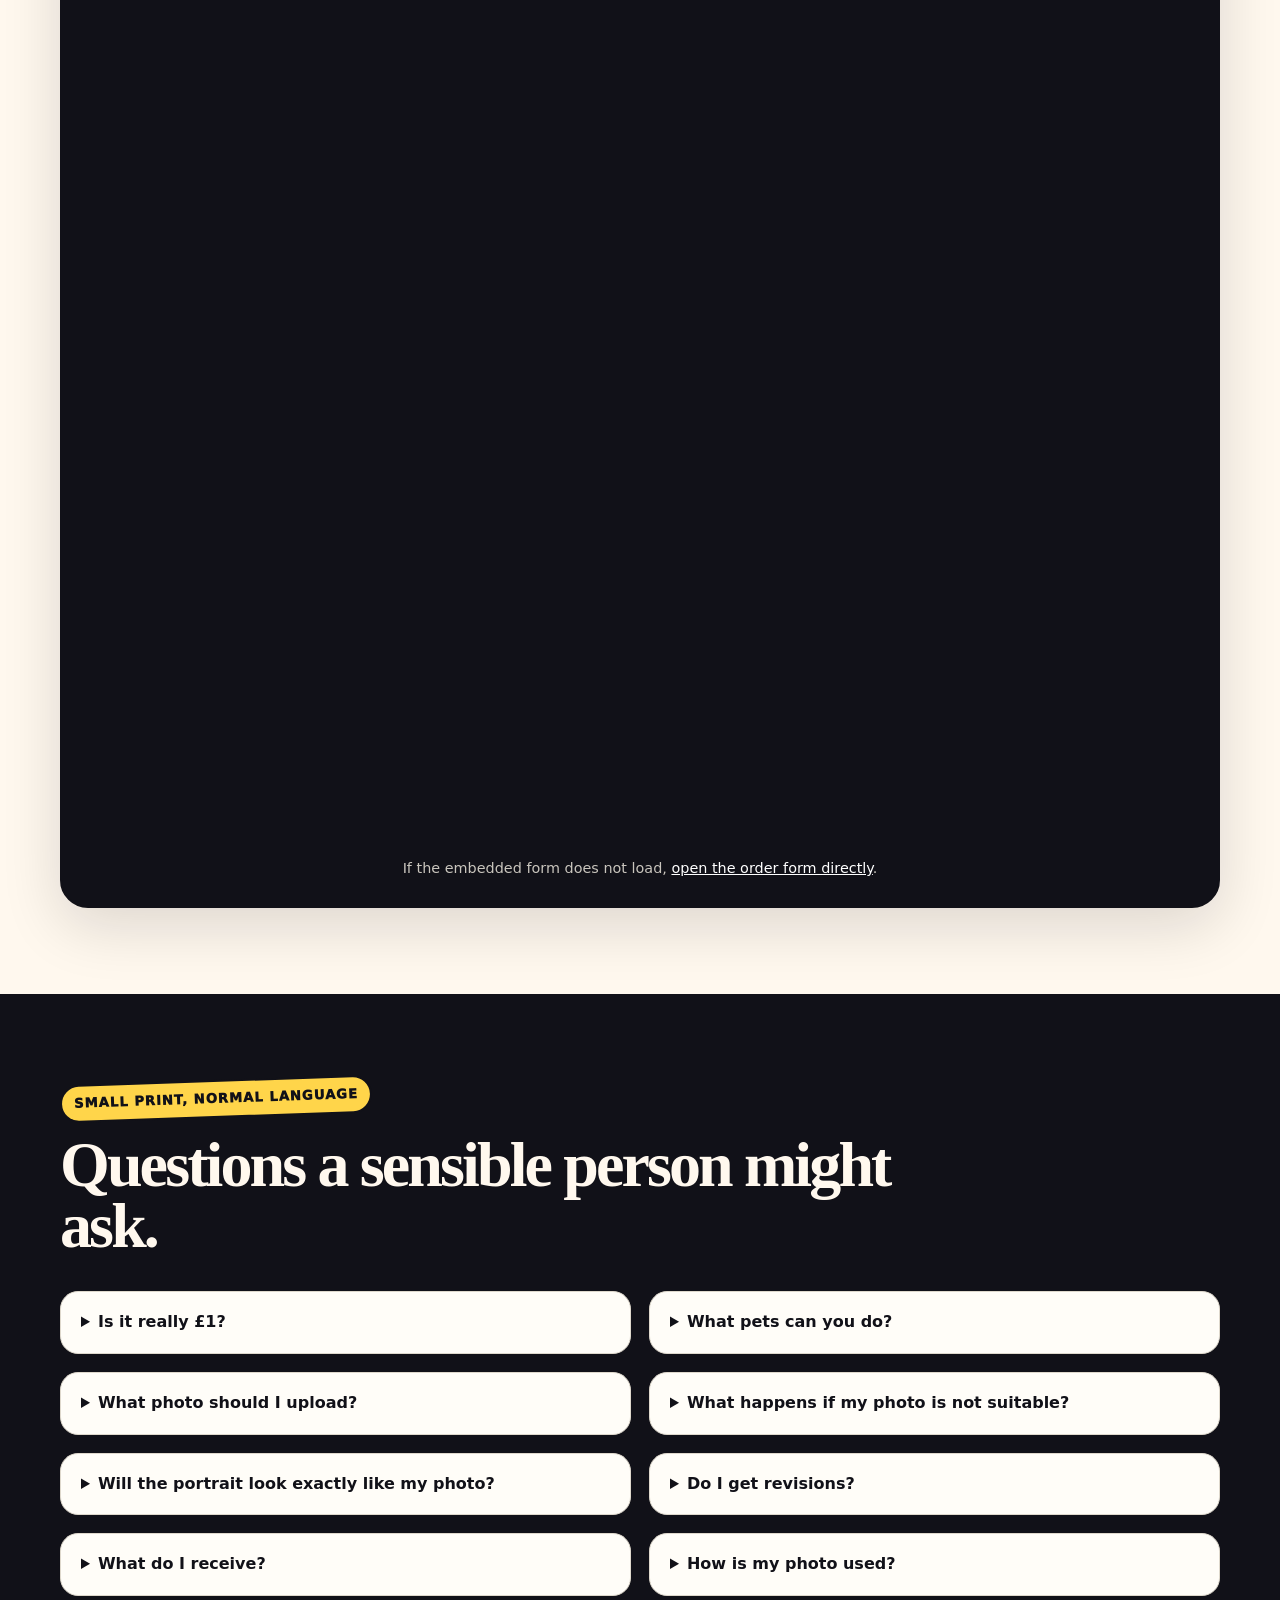
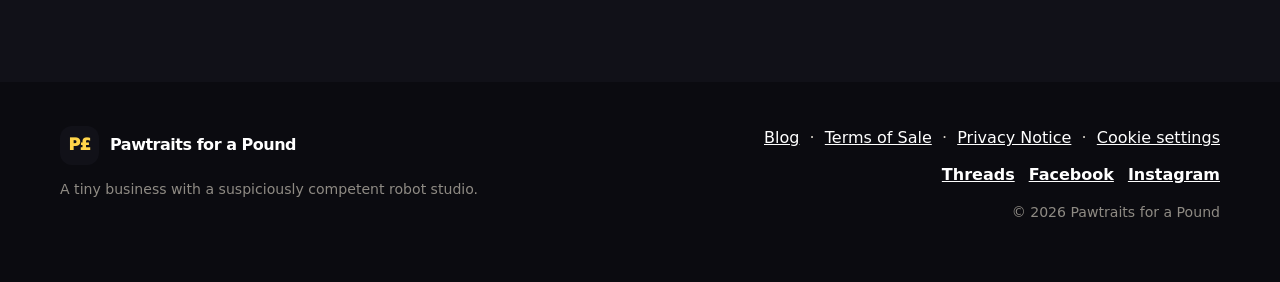
==== commit 9528f01d: "Build Pawtraits blog structure and navigation" ====
--- a/index.html
+++ b/index.html
@@ -33,7 +33,7 @@
 </head>
 <body>
 <a class="skip" href="#main">Skip to content</a>
-<header class="site-header"><div class="wrap nav"><a class="brand" href="/"><span class="brand-mark">P£</span><span>Pawtraits for a Pound</span></a><nav class="nav-links" aria-label="Main navigation"><a href="#styles">Styles</a><a href="#how">How it works</a><a href="#faq">FAQ</a><a class="btn" href="#order">Make my Pawtrait</a></nav></div></header>
+<header class="site-header"><div class="wrap nav"><a class="brand" href="/"><span class="brand-mark">P£</span><span>Pawtraits for a Pound</span></a><nav class="nav-links" aria-label="Main navigation"><a href="#styles">Styles</a><a href="#how">How it works</a><a href="/blog/">Blog</a><a href="#faq">FAQ</a><a class="btn" href="#order">Make my Pawtrait</a></nav></div></header>
 <main id="main">
 <section class="hero"><div class="wrap hero-grid"><div><span class="eyebrow">Yes, really. Just £1.</span><h1>Your pet.<br>A work of art.</h1><p>Upload one clear photo of your dog or cat, choose a look, and our automated studio turns it into a finished digital portrait. One pet. One portrait. One pound.</p><div class="hero-actions"><a class="btn" href="#order">Make my Pawtrait for £1</a><a class="btn dark" href="#styles">See the four styles</a></div><div class="trust-row"><span>No subscription</span><span>Secure SumUp payment</span><span>Digital delivery</span></div></div><div class="art-stack" aria-label="Example Pawtrait styles"><figure class="art-card"><img src="/assets/styles/royal.jpg" alt="Royal Portrait example"><figcaption class="art-label">Royal</figcaption></figure><figure class="art-card"><img src="/assets/styles/watercolour.jpg" alt="Watercolour Portrait example"><figcaption class="art-label">Watercolour</figcaption></figure><figure class="art-card"><img src="/assets/styles/modern.jpg" alt="Modern Portrait example"><figcaption class="art-label">Modern</figcaption></figure><figure class="art-card"><img src="/assets/styles/pop-art.jpg" alt="Pop Art Portrait example"><figcaption class="art-label">Pop Art</figcaption></figure></div></div></section>
 <section id="styles" class="section dark"><div class="wrap"><span class="eyebrow">Pick your look</span><h2 class="section-title">Four styles. Zero artistic decisions required.</h2><p class="lede">Choose the one that makes you immediately think, “Yep. That’s Mr. Tibbles.” Your uploaded photo supplies the identity; your chosen style supplies the attitude.</p><div class="style-grid"><article class="style-card"><span class="badge">ROYAL</span><img src="/assets/styles/royal.jpg" alt="Cat rendered as a classical aristocratic Royal Portrait" loading="lazy"><div class="style-copy"><h3>Royal Portrait</h3><p>Old-master grandeur, period drama, and an entirely unreasonable amount of dignity.</p></div></article><article class="style-card"><span class="badge">WATERCOLOUR</span><img src="/assets/styles/watercolour.jpg" alt="Dog painted in loose transparent watercolour" loading="lazy"><div class="style-copy"><h3>Watercolour</h3><p>Loose, luminous, hand-painted character with soft edges and real-paper energy.</p></div></article><article class="style-card"><span class="badge">MODERN</span><img src="/assets/styles/modern.jpg" alt="Cat rendered as a contemporary Modern Portrait" loading="lazy"><div class="style-copy"><h3>Modern Portrait</h3><p>Clean contemporary wall-art styling with your pet firmly centre stage.</p></div></article><article class="style-card"><span class="badge">POP ART</span><img src="/assets/styles/pop-art.jpg" alt="Cat rendered in bold 1960s Pop Art style" loading="lazy"><div class="style-copy"><h3>Pop Art</h3><p>Bold colour, graphic shapes and 1960s celebrity-poster swagger.</p></div></article></div></div></section>
@@ -42,7 +42,7 @@
 <section id="order" class="section"><div class="wrap"><span class="eyebrow">Ready?</span><h2 class="section-title">Make your Pawtrait.</h2><p class="lede">The form below takes your order and photo. When you submit it, you’ll continue to secure £1 payment through SumUp.</p><div class="order-shell"><div class="order-head"><h3>Your £1 Pawtrait order</h3><p>One dog or cat. One image. One portrait style.</p></div><iframe class="tally-frame" data-tally-src="https://tally.so/embed/yPOqYW?alignLeft=1&hideTitle=1&transparentBackground=1&dynamicHeight=1" loading="lazy" title="Pawtrait for a Pound order form"></iframe><div class="fallback">If the embedded form does not load, <a href="https://tally.so/r/yPOqYW" target="_blank" rel="noopener">open the order form directly</a>.</div></div></div></section>
 <section id="faq" class="section dark"><div class="wrap"><span class="eyebrow">Small print, normal language</span><h2 class="section-title">Questions a sensible person might ask.</h2><div class="faq"><details><summary>Is it really £1?</summary><p>Yes. One Pawtrait order costs £1. There is no subscription.</p></details><details><summary>What pets can you do?</summary><p>The launch version is for one dog or one cat per order.</p></details><details><summary>What photo should I upload?</summary><p>A clear, well-lit JPG or PNG showing one pet, with the face and important markings visible. Avoid people, multiple pets and heavy filters.</p></details><details><summary>What happens if my photo is not suitable?</summary><p>Our automated photo check stops before portrait generation. We’ll email you a replacement-photo link and your order continues without another charge.</p></details><details><summary>Will the portrait look exactly like my photo?</summary><p>It should remain recognisably your pet, but it is AI-generated artwork and each style deliberately interprets the source image.</p></details><details><summary>Do I get revisions?</summary><p>Routine artistic revisions are not included in the £1 product. If something genuinely fails in generation or fulfilment, we’ll handle that appropriately.</p></details><details><summary>What do I receive?</summary><p>A finished 4:5 digital JPEG, currently generated at 1600 × 2000 pixels and delivered by email.</p></details><details><summary>How is my photo used?</summary><p>It is processed to assess suitability, generate your portrait and quality-check the result. See our <a href="/privacy/">Privacy Notice</a> for the details.</p></details></div></div></section>
 </main>
-<footer><div class="wrap foot"><div><a class="brand" href="/"><span class="brand-mark">P£</span><span>Pawtraits for a Pound</span></a><p class="small">A tiny business with a suspiciously competent robot studio.</p></div><div class="footer-links"><div><a href="/terms/">Terms of Sale</a> &nbsp;·&nbsp; <a href="/privacy/">Privacy Notice</a> &nbsp;·&nbsp; <button class="text-button" id="cookie-settings" type="button">Cookie settings</button></div><div class="social-links"><a href="https://www.threads.com/@pawtraitsforapound" target="_blank" rel="me noopener">Threads</a><a href="https://www.facebook.com/PawtraitsForAPound" target="_blank" rel="me noopener">Facebook</a><a href="https://www.instagram.com/pawtraitsforapound" target="_blank" rel="me noopener">Instagram</a></div><p class="small">© 2026 Pawtraits for a Pound</p></div></div></footer>
+<footer><div class="wrap foot"><div><a class="brand" href="/"><span class="brand-mark">P£</span><span>Pawtraits for a Pound</span></a><p class="small">A tiny business with a suspiciously competent robot studio.</p></div><div class="footer-links"><div><a href="/blog/">Blog</a> &nbsp;·&nbsp; <a href="/terms/">Terms of Sale</a> &nbsp;·&nbsp; <a href="/privacy/">Privacy Notice</a> &nbsp;·&nbsp; <button class="text-button" id="cookie-settings" type="button">Cookie settings</button></div><div class="social-links"><a href="https://www.threads.com/@pawtraitsforapound" target="_blank" rel="me noopener">Threads</a><a href="https://www.facebook.com/PawtraitsForAPound" target="_blank" rel="me noopener">Facebook</a><a href="https://www.instagram.com/pawtraitsforapound" target="_blank" rel="me noopener">Instagram</a></div><p class="small">© 2026 Pawtraits for a Pound</p></div></div></footer>
 <a class="mobile-cta" href="#order">Make my Pawtrait · £1</a>
 <div class="consent-banner" id="analytics-consent" hidden><div><strong>Anonymous site analytics?</strong><p>Allow Google Analytics so we can see which pages and campaigns are useful. Analytics cookies stay off unless you choose Allow analytics.</p></div><div class="consent-actions"><button class="btn small-btn" id="analytics-accept" type="button">Allow analytics</button><button class="btn dark small-btn" id="analytics-decline" type="button">No thanks</button></div></div>
 <script>
--- a/styles.css
+++ b/styles.css
@@ -1,5 +1,5 @@
 :root{--ink:#111118;--paper:#fff8ee;--paper2:#fffdf8;--coral:#ff5b5f;--sun:#ffd54a;--lav:#a98bff;--teal:#2ec4b6;--muted:#66646c;--line:#ded8cc;--shadow:0 18px 60px rgba(17,17,24,.14)}
-*{box-sizing:border-box}html{scroll-behavior:smooth}body{margin:0;background:var(--paper);color:var(--ink);font-family:Inter,ui-sans-serif,system-ui,-apple-system,BlinkMacSystemFont,"Segoe UI",sans-serif;line-height:1.55}img{max-width:100%;display:block}a{color:inherit}button,a.btn{font:inherit}.wrap{width:min(1160px,calc(100% - 36px));margin:auto}.site-header{position:sticky;top:0;z-index:20;background:rgba(255,248,238,.91);backdrop-filter:blur(16px);border-bottom:1px solid rgba(17,17,24,.08)}.nav{height:72px;display:flex;align-items:center;justify-content:space-between;gap:20px}.brand{display:flex;align-items:center;gap:11px;text-decoration:none;font-weight:900;letter-spacing:-.03em}.brand-mark{width:39px;height:39px;border-radius:12px;background:var(--ink);display:grid;place-items:center;color:var(--sun);font-weight:1000}.nav-links{display:flex;align-items:center;gap:20px;font-weight:700}.nav-links a{text-decoration:none}.btn{display:inline-flex;align-items:center;justify-content:center;gap:8px;border:0;border-radius:999px;background:var(--coral);color:white;text-decoration:none;font-weight:900;padding:14px 22px;box-shadow:0 8px 0 rgba(17,17,24,.12);transition:.18s transform,.18s box-shadow}.btn:hover{transform:translateY(-2px);box-shadow:0 10px 0 rgba(17,17,24,.12)}.btn.dark{background:var(--ink)}.hero{padding:72px 0 54px;overflow:hidden}.hero-grid{display:grid;grid-template-columns:1.03fr .97fr;align-items:center;gap:54px}.eyebrow{display:inline-flex;background:var(--sun);border:2px solid var(--ink);border-radius:999px;padding:7px 12px;font-weight:1000;text-transform:uppercase;font-size:.82rem;letter-spacing:.08em;transform:rotate(-2deg);color:var(--ink)}h1,h2,h3{font-family:ui-serif,Georgia,Cambria,"Times New Roman",serif;line-height:.96;letter-spacing:-.045em;margin:.25em 0}h1{font-size:clamp(3.6rem,8vw,7.4rem);max-width:760px}.hero p{font-size:clamp(1.08rem,2vw,1.32rem);max-width:680px;color:#3e3c43}.hero-actions{display:flex;gap:12px;align-items:center;flex-wrap:wrap;margin:28px 0 20px}.trust-row{display:flex;gap:16px 24px;flex-wrap:wrap;font-weight:800;font-size:.94rem}.trust-row span:before{content:"✓";margin-right:7px;color:#0b8f5a}.art-stack{position:relative;min-height:600px}.art-card{position:absolute;width:44%;border:8px solid white;border-bottom-width:42px;box-shadow:var(--shadow);background:white}.art-card img{aspect-ratio:4/5;object-fit:cover}.art-card:nth-child(1){left:3%;top:14%;transform:rotate(-7deg)}.art-card:nth-child(2){left:30%;top:0;transform:rotate(4deg);z-index:2}.art-card:nth-child(3){right:1%;top:17%;transform:rotate(7deg)}.art-card:nth-child(4){left:27%;bottom:0;transform:rotate(-2deg);z-index:3;width:39%}.art-label{position:absolute;left:12px;bottom:-32px;font-size:.78rem;font-weight:900}.section{padding:86px 0}.section.dark{background:var(--ink);color:var(--paper)}.section-title{font-size:clamp(2.8rem,5vw,5rem);max-width:850px}.lede{font-size:1.15rem;max-width:760px;color:var(--muted)}.dark .lede{color:#c9c5bd}.style-grid{display:grid;grid-template-columns:repeat(4,1fr);gap:18px;margin-top:34px}.style-card{position:relative;border-radius:24px;overflow:hidden;background:white;color:var(--ink);box-shadow:var(--shadow);transition:.2s transform}.style-card:hover{transform:translateY(-5px)}.style-card img{aspect-ratio:4/5;object-fit:cover}.style-copy{padding:17px}.style-copy h3{font-size:1.48rem;margin:0 0 6px}.style-copy p{font-size:.91rem;color:var(--muted);margin:0}.badge{position:absolute;top:14px;left:14px;background:var(--paper2);border:2px solid var(--ink);padding:6px 9px;border-radius:999px;font-weight:900;font-size:.75rem}.steps{display:grid;grid-template-columns:repeat(4,1fr);gap:20px;margin-top:36px}.step{border-top:3px solid var(--ink);padding-top:18px}.step-num{display:inline-grid;place-items:center;width:38px;height:38px;border-radius:50%;background:var(--sun);font-weight:1000;border:2px solid var(--ink)}.step h3{font-family:inherit;font-size:1.08rem;letter-spacing:0;line-height:1.2;margin:15px 0 7px}.step p{color:var(--muted);margin:0}.deal{background:linear-gradient(135deg,var(--sun),#ffeb8e);border:3px solid var(--ink);border-radius:32px;padding:42px;display:grid;grid-template-columns:1fr auto;gap:24px;align-items:center;box-shadow:10px 10px 0 var(--ink)}.deal strong{font-family:ui-serif,Georgia,serif;font-size:clamp(2.5rem,5vw,5rem);line-height:.9;letter-spacing:-.05em}.deal p{max-width:660px;margin:13px 0 0;font-weight:700}.order-shell{margin-top:34px;background:var(--ink);color:var(--paper);border:2px solid var(--ink);border-radius:28px;box-shadow:var(--shadow);overflow:hidden;padding:8px}.order-head{padding:30px 30px 2px}.order-head h3{font-size:2.2rem;margin:0}.order-head p{color:#c9c5bd;margin:.5rem 0}.tally-frame{width:100%;min-height:930px;border:0;background:var(--ink)}.fallback{padding:18px;text-align:center;font-size:.9rem;color:#c9c5bd}.fallback a{color:white}.faq{display:grid;grid-template-columns:1fr 1fr;gap:18px;margin-top:34px}.faq details{background:var(--paper2);border:1px solid var(--line);border-radius:18px;padding:18px 20px}.faq summary{font-weight:900;cursor:pointer;color:var(--ink)}.faq p{color:var(--muted)}footer{background:#0b0b10;color:#d6d1c7;padding:44px 0}.foot{display:flex;justify-content:space-between;gap:30px;align-items:flex-start}.foot a{color:white}.footer-links{text-align:right}.social-links{display:flex;gap:14px;justify-content:flex-end;margin-top:12px;font-weight:800}.text-button{border:0;background:none;padding:0;color:white;text-decoration:underline;cursor:pointer}.small{font-size:.88rem;color:#8f8b84}.consent-banner{position:fixed;left:20px;right:20px;bottom:20px;z-index:60;max-width:900px;margin:0 auto;background:var(--paper2);color:var(--ink);border:2px solid var(--ink);border-radius:20px;box-shadow:var(--shadow);padding:18px 20px;display:flex;align-items:center;justify-content:space-between;gap:20px}.consent-banner[hidden]{display:none}.consent-banner p{margin:.35rem 0 0;color:var(--muted)}.consent-actions{display:flex;gap:10px;flex:0 0 auto}.small-btn{padding:10px 14px;box-shadow:none}.small-btn:hover{box-shadow:none}.legal{max-width:820px;margin:0 auto;padding:70px 0 100px}.legal h1{font-size:clamp(3rem,7vw,5.6rem)}.legal h2{font-size:1.85rem;margin-top:2.2em}.legal p,.legal li{color:#4b4950}.legal .notice{background:#fff;border-left:5px solid var(--coral);padding:18px 20px;border-radius:12px;margin-top:2.4rem}.skip{position:absolute;left:-999px}.skip:focus{left:12px;top:12px;z-index:99;background:white;padding:10px}.mobile-cta{display:none}
-@media(max-width:900px){.hero-grid{grid-template-columns:1fr}.art-stack{min-height:520px}.style-grid{grid-template-columns:1fr 1fr}.steps{grid-template-columns:1fr 1fr}.deal{grid-template-columns:1fr}.nav-links a:not(.btn){display:none}.faq{grid-template-columns:1fr}}
+*{box-sizing:border-box}html{scroll-behavior:smooth}body{margin:0;background:var(--paper);color:var(--ink);font-family:Inter,ui-sans-serif,system-ui,-apple-system,BlinkMacSystemFont,"Segoe UI",sans-serif;line-height:1.55}img{max-width:100%;display:block}a{color:inherit}button,a.btn{font:inherit}.wrap{width:min(1160px,calc(100% - 36px));margin:auto}.site-header{position:sticky;top:0;z-index:20;background:rgba(255,248,238,.91);backdrop-filter:blur(16px);border-bottom:1px solid rgba(17,17,24,.08)}.nav{height:72px;display:flex;align-items:center;justify-content:space-between;gap:20px}.brand{display:flex;align-items:center;gap:11px;text-decoration:none;font-weight:900;letter-spacing:-.03em}.brand-mark{width:39px;height:39px;border-radius:12px;background:var(--ink);display:grid;place-items:center;color:var(--sun);font-weight:1000}.nav-links{display:flex;align-items:center;gap:20px;font-weight:700}.nav-links a{text-decoration:none}.btn{display:inline-flex;align-items:center;justify-content:center;gap:8px;border:0;border-radius:999px;background:var(--coral);color:white;text-decoration:none;font-weight:900;padding:14px 22px;box-shadow:0 8px 0 rgba(17,17,24,.12);transition:.18s transform,.18s box-shadow}.btn:hover{transform:translateY(-2px);box-shadow:0 10px 0 rgba(17,17,24,.12)}.btn.dark{background:var(--ink)}.hero{padding:72px 0 54px;overflow:hidden}.hero-grid{display:grid;grid-template-columns:1.03fr .97fr;align-items:center;gap:54px}.eyebrow{display:inline-flex;background:var(--sun);border:2px solid var(--ink);border-radius:999px;padding:7px 12px;font-weight:1000;text-transform:uppercase;font-size:.82rem;letter-spacing:.08em;transform:rotate(-2deg);color:var(--ink)}h1,h2,h3{font-family:ui-serif,Georgia,Cambria,"Times New Roman",serif;line-height:.96;letter-spacing:-.045em;margin:.25em 0}h1{font-size:clamp(3.6rem,8vw,7.4rem);max-width:760px}.hero p{font-size:clamp(1.08rem,2vw,1.32rem);max-width:680px;color:#3e3c43}.hero-actions{display:flex;gap:12px;align-items:center;flex-wrap:wrap;margin:28px 0 20px}.trust-row{display:flex;gap:16px 24px;flex-wrap:wrap;font-weight:800;font-size:.94rem}.trust-row span:before{content:"✓";margin-right:7px;color:#0b8f5a}.art-stack{position:relative;min-height:600px}.art-card{position:absolute;width:44%;border:8px solid white;border-bottom-width:42px;box-shadow:var(--shadow);background:white}.art-card img{aspect-ratio:4/5;object-fit:cover}.art-card:nth-child(1){left:3%;top:14%;transform:rotate(-7deg)}.art-card:nth-child(2){left:30%;top:0;transform:rotate(4deg);z-index:2}.art-card:nth-child(3){right:1%;top:17%;transform:rotate(7deg)}.art-card:nth-child(4){left:27%;bottom:0;transform:rotate(-2deg);z-index:3;width:39%}.art-label{position:absolute;left:12px;bottom:-32px;font-size:.78rem;font-weight:900}.section{padding:86px 0}.section.dark{background:var(--ink);color:var(--paper)}.section-title{font-size:clamp(2.8rem,5vw,5rem);max-width:850px}.lede{font-size:1.15rem;max-width:760px;color:var(--muted)}.dark .lede{color:#c9c5bd}.style-grid{display:grid;grid-template-columns:repeat(4,1fr);gap:18px;margin-top:34px}.style-card{position:relative;border-radius:24px;overflow:hidden;background:white;color:var(--ink);box-shadow:var(--shadow);transition:.2s transform}.style-card:hover{transform:translateY(-5px)}.style-card img{aspect-ratio:4/5;object-fit:cover}.style-copy{padding:17px}.style-copy h3{font-size:1.48rem;margin:0 0 6px}.style-copy p{font-size:.91rem;color:var(--muted);margin:0}.badge{position:absolute;top:14px;left:14px;background:var(--paper2);border:2px solid var(--ink);padding:6px 9px;border-radius:999px;font-weight:900;font-size:.75rem}.steps{display:grid;grid-template-columns:repeat(4,1fr);gap:20px;margin-top:36px}.step{border-top:3px solid var(--ink);padding-top:18px}.step-num{display:inline-grid;place-items:center;width:38px;height:38px;border-radius:50%;background:var(--sun);font-weight:1000;border:2px solid var(--ink)}.step h3{font-family:inherit;font-size:1.08rem;letter-spacing:0;line-height:1.2;margin:15px 0 7px}.step p{color:var(--muted);margin:0}.deal{background:linear-gradient(135deg,var(--sun),#ffeb8e);border:3px solid var(--ink);border-radius:32px;padding:42px;display:grid;grid-template-columns:1fr auto;gap:24px;align-items:center;box-shadow:10px 10px 0 var(--ink)}.deal strong{font-family:ui-serif,Georgia,serif;font-size:clamp(2.5rem,5vw,5rem);line-height:.9;letter-spacing:-.05em}.deal p{max-width:660px;margin:13px 0 0;font-weight:700}.order-shell{margin-top:34px;background:var(--ink);color:var(--paper);border:2px solid var(--ink);border-radius:28px;box-shadow:var(--shadow);overflow:hidden;padding:8px}.order-head{padding:30px 30px 2px}.order-head h3{font-size:2.2rem;margin:0}.order-head p{color:#c9c5bd;margin:.5rem 0}.tally-frame{width:100%;min-height:930px;border:0;background:var(--ink)}.fallback{padding:18px;text-align:center;font-size:.9rem;color:#c9c5bd}.fallback a{color:white}.faq{display:grid;grid-template-columns:1fr 1fr;gap:18px;margin-top:34px}.faq details{background:var(--paper2);border:1px solid var(--line);border-radius:18px;padding:18px 20px}.faq summary{font-weight:900;cursor:pointer;color:var(--ink)}.faq p{color:var(--muted)}footer{background:#0b0b10;color:#d6d1c7;padding:44px 0}.foot{display:flex;justify-content:space-between;gap:30px;align-items:flex-start}.foot a{color:white}.footer-links{text-align:right}.social-links{display:flex;gap:14px;justify-content:flex-end;margin-top:12px;font-weight:800}.text-button{border:0;background:none;padding:0;color:white;text-decoration:underline;cursor:pointer}.small{font-size:.88rem;color:#8f8b84}.consent-banner{position:fixed;left:20px;right:20px;bottom:20px;z-index:60;max-width:900px;margin:0 auto;background:var(--paper2);color:var(--ink);border:2px solid var(--ink);border-radius:20px;box-shadow:var(--shadow);padding:18px 20px;display:flex;align-items:center;justify-content:space-between;gap:20px}.consent-banner[hidden]{display:none}.consent-banner p{margin:.35rem 0 0;color:var(--muted)}.consent-actions{display:flex;gap:10px;flex:0 0 auto}.small-btn{padding:10px 14px;box-shadow:none}.small-btn:hover{box-shadow:none}.blog-hero{padding:82px 0 42px;background:var(--ink);color:var(--paper)}.blog-hero h1{max-width:900px}.blog-hero .lede{color:#c9c5bd}.blog-section{background:var(--paper)}.blog-topics{display:grid;grid-template-columns:repeat(3,1fr);gap:20px}.topic-card{position:relative;background:var(--paper2);border:2px solid var(--ink);border-radius:22px;padding:28px 24px 24px;box-shadow:8px 8px 0 var(--ink)}.topic-card .badge{position:static;display:inline-block;margin-bottom:18px}.topic-card h2{font-size:2rem;line-height:1;margin:.1em 0 .45em}.topic-card p{margin:0;color:var(--muted)}.blog-empty{margin-top:54px;padding:34px;border:2px dashed var(--line);border-radius:24px;max-width:850px}.blog-empty h2{font-size:2.7rem;margin:.3em 0}.blog-empty p{color:var(--muted);max-width:700px}.blog-empty .btn{margin-top:8px}.article-wrap{max-width:820px;margin:0 auto}.breadcrumbs{font-size:.9rem;font-weight:800;margin-bottom:28px}.article-header{padding:70px 0 34px}.article-meta{display:flex;gap:12px 22px;flex-wrap:wrap;color:var(--muted);font-weight:700}.article-prose{font-size:1.08rem}.article-prose h2{font-size:2.3rem;margin-top:2.2em}.article-prose h3{font-size:1.6rem;margin-top:1.8em}.article-prose p,.article-prose li{color:#3f3d44}.article-prose img{border-radius:20px;margin:30px 0}.article-cta{margin:54px 0;background:var(--ink);color:var(--paper);border-radius:24px;padding:30px}.article-cta p{color:#c9c5bd}.legal{max-width:820px;margin:0 auto;padding:70px 0 100px}.legal h1{font-size:clamp(3rem,7vw,5.6rem)}.legal h2{font-size:1.85rem;margin-top:2.2em}.legal p,.legal li{color:#4b4950}.legal .notice{background:#fff;border-left:5px solid var(--coral);padding:18px 20px;border-radius:12px;margin-top:2.4rem}.skip{position:absolute;left:-999px}.skip:focus{left:12px;top:12px;z-index:99;background:white;padding:10px}.mobile-cta{display:none}
+@media(max-width:900px){.hero-grid{grid-template-columns:1fr}.art-stack{min-height:520px}.style-grid{grid-template-columns:1fr 1fr}.steps{grid-template-columns:1fr 1fr}.deal{grid-template-columns:1fr}.nav-links a:not(.btn){display:none}.faq{grid-template-columns:1fr}.blog-topics{grid-template-columns:1fr}.blog-hero{padding-top:58px}}
 @media(max-width:560px){.wrap{width:min(100% - 24px,1160px)}.nav{height:62px}.brand{font-size:.92rem}.brand-mark{width:34px;height:34px}.nav .btn{padding:10px 14px}.hero{padding-top:42px}.hero-grid{gap:20px}.hero p{font-size:1.02rem}.art-stack{min-height:430px}.art-card{border-width:5px;border-bottom-width:31px}.art-label{bottom:-26px;font-size:.65rem}.style-grid{grid-template-columns:1fr 1fr;gap:10px}.style-copy{padding:12px}.style-copy h3{font-size:1.1rem}.style-copy p{display:none}.steps{grid-template-columns:1fr}.section{padding:60px 0}.deal{padding:26px;border-radius:24px}.order-shell{border-radius:20px}.order-head{padding:22px 18px 0}.tally-frame{min-height:1050px}.foot{display:block}.footer-links{text-align:left;margin-top:24px}.social-links{justify-content:flex-start;flex-wrap:wrap}.consent-banner{left:12px;right:12px;bottom:84px;display:block}.consent-actions{margin-top:14px;flex-wrap:wrap}.mobile-cta{display:flex;position:fixed;left:12px;right:12px;bottom:12px;z-index:30;background:var(--coral);color:white;text-decoration:none;justify-content:center;padding:14px;border-radius:999px;font-weight:1000;box-shadow:0 12px 35px rgba(0,0,0,.25)}body{padding-bottom:72px}}
 @media(prefers-reduced-motion:reduce){html{scroll-behavior:auto}*{transition:none!important}}
